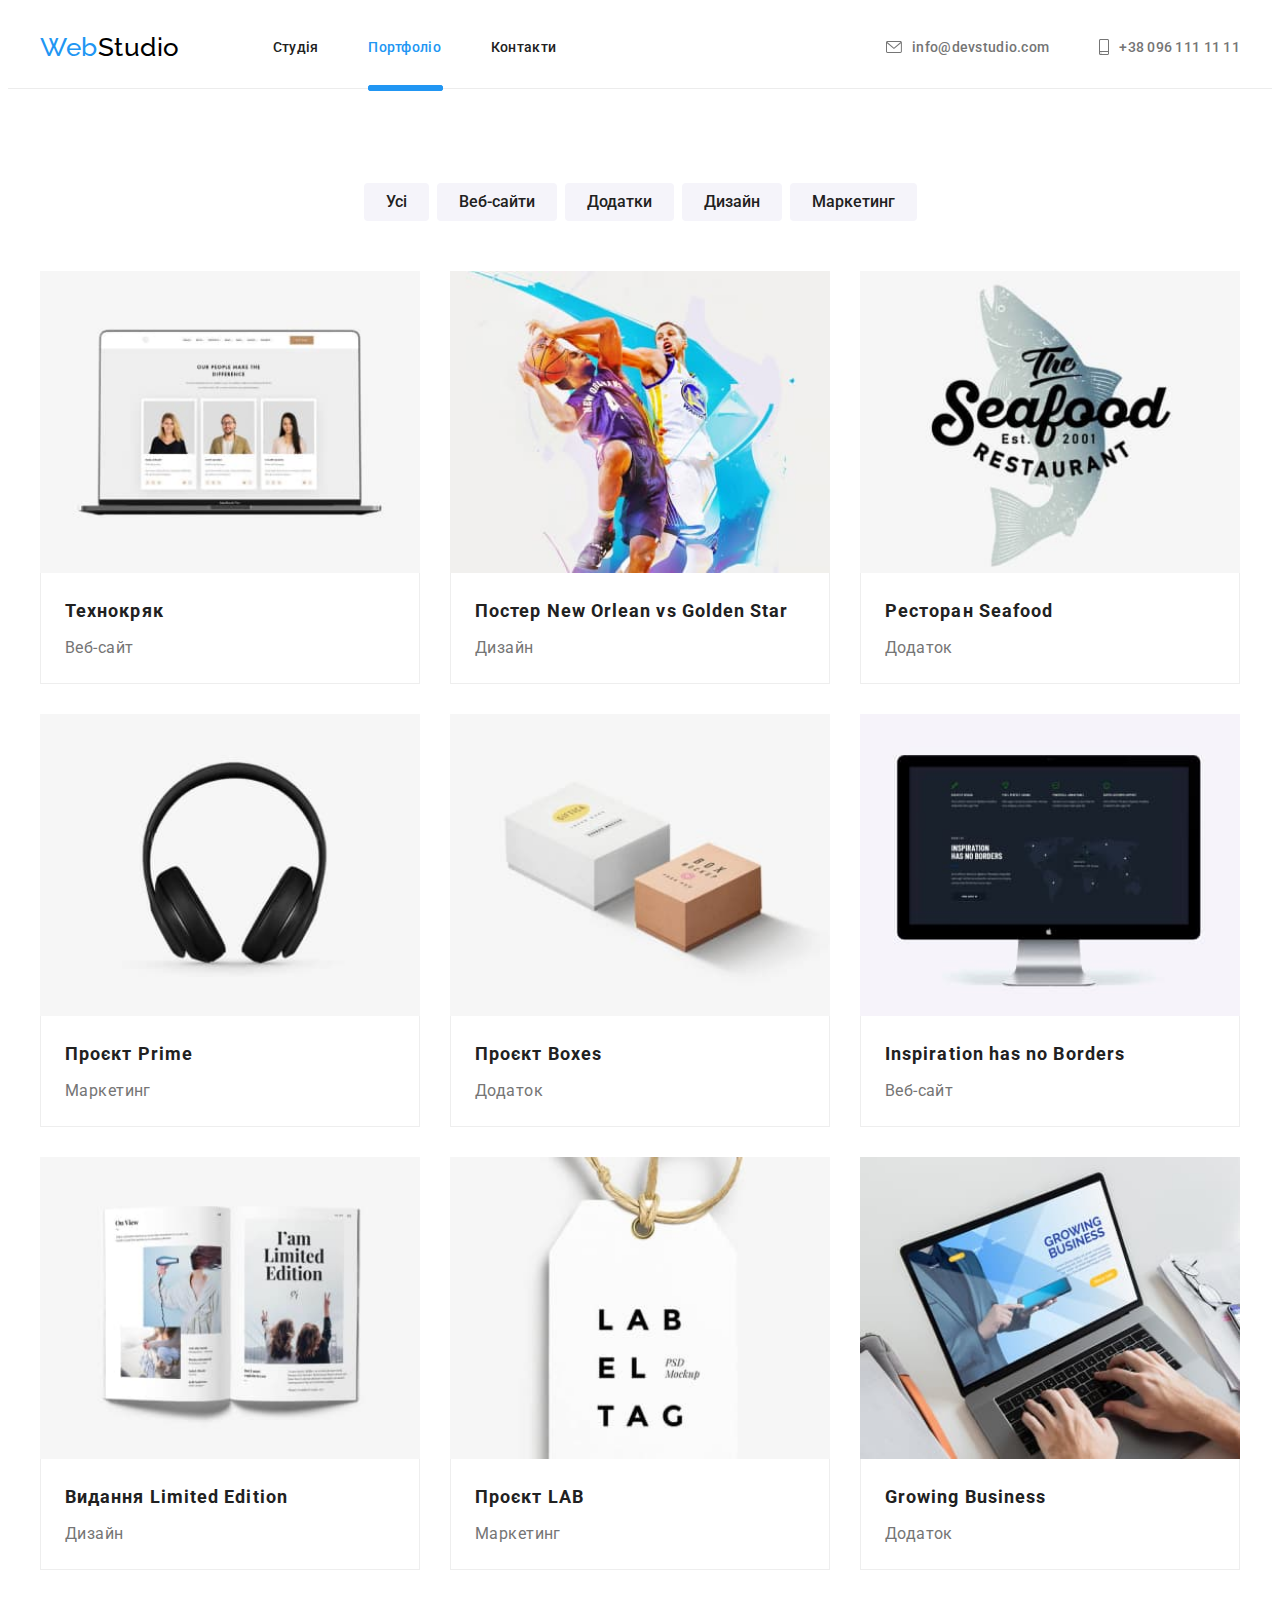
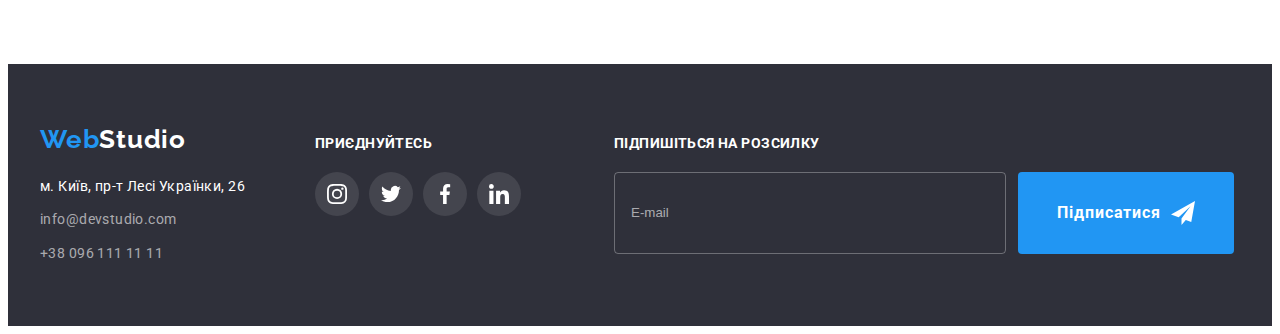
==== portfolio.html @ 7671889f "create new home work project" ====
<!DOCTYPE html>
<html lang="uk">
	<meta charset="UTF-8" />
		<meta http-equiv="X-UA-Compatible" content="IE=edge" />
		<meta name="viewport" content="width=device-width, initial-scale=1.0" />
		<title>Портфоліо</title>
		<link rel="preconnect" href="https://fonts.googleapis.com" />
		<link rel="preconnect" href="https://fonts.gstatic.com" crossorigin />
		<link
			href="https://fonts.googleapis.com/css2?family=Raleway:wght@700&family=Roboto:wght@400;500;700;900&display=swap"
			rel="stylesheet"
		/>
		<link
			rel="stylesheet"
			href="https://cdnjs.cloudflare.com/ajax/libs/modern-normalize/1.1.0/modern-normalize.min.css"
			integrity="sha512-wpPYUAdjBVSE4KJnH1VR1HeZfpl1ub8YT/NKx4PuQ5NmX2tKuGu6U/JRp5y+Y8XG2tV+wKQpNHVUX03MfMFn9Q=="
			crossorigin="anonymous"
			referrerpolicy="no-referrer"
		/>
		<link rel="stylesheet" href="./css/style.css" />
	</head>
	<body>
		<header>
			<div class="container">
				<div class="main-header">
					<nav class="main-nav">
						<a class="logo" href="./index.html"
							>Web<span class="studio-general">Studio</span></a
						>
						<ul class="menu-navigation">
							<li>
								<a class="nav-link" href="./index.html"
									>Студія</a
								>
							</li>
							<li>
								<a class="nav-link-active" href="./portfolio.html"
									>Портфоліо</a
								>
							</li>
							<li><a class="nav-link" href="#">Контакти</a></li>
						</ul>
					</nav>
					<ul class="contact-info">
						<li>
							<a class="contact-mail" href="mailto:info@devstudio.com">
								<svg class="svg-mail" width="16" height="12">
									<use
										href="./images/icons/symbol-defs.svg#icon-header-1"
									></use>
								</svg>
								info@devstudio.com</a
							>
						</li>
						<li>
							<a class="contact-phone" href="tel:+380961111111"
								><svg class="svg-phone" width="10" height="16">
									<use
										href="./images/icons/symbol-defs.svg#icon-header-2"
									></use>
								</svg>
								+38 096 111 11 11</a
							>
						</li>
					</ul>
				</div>
			</div>
		</header>
		<main>
			<section class="portfolio-section">
				<div class="container">
					<h1 class="visually-hidden">Портфоліо</h1>
						<ul class="filters">
							<li><button class="button-filter">Усі</button></li>
							<li><button class="button-filter">Веб-сайти</button></li>
							<li><button class="button-filter">Додатки</button></li>
							<li><button class="button-filter">Дизайн</button></li>
							<li><button class="button-filter">Маркетинг</button></li>
						</ul>
					<ul class="examples">
						<li class="examples-item">
							<a class="examples-item-link" href="#">
								<div class="examples-tumb">
									<img src="./images/portfolio/1.jpeg" alt="web site" width="370" height="294" class="examples-img"/>
								<div class="examples-overlay">	<p class="examples-overlay-text">Ресурс пропонує комплексні пропозиції з різним рівнем функціоналу та сервісів. Все це дозволить відвідувачу отримати вичерпні відомості про компанію чи приватну особу.</p></div>
								</div>
								<div class="examples-item-about">
									<h2 class="examples-title">Технокряк</h2>
									<p>Веб-сайт</p>
								</div>
							</a>
						</li>
						<li class="examples-item">
							<a class="examples-item-link" href="#">
								<div class="examples-tumb"><img src="./images/portfolio/2.jpeg" alt="poster" width="370" height="294" class="examples-img"
									><div class="examples-overlay">	<p class="examples-overlay-text">Ресурс пропонує комплексні пропозиції з різним рівнем функціоналу та сервісів. Все це дозволить відвідувачу отримати вичерпні відомості про компанію чи приватну особу.</p></div></div>
								<div class="examples-item-about">
									<h2 class="examples-title">	Постер New Orlean vs Golden Star</h2>
									<p>Дизайн</p>
								</div>
							</a>
						</li>
						<li class="examples-item">
							<a class="examples-item-link" href="#">
								<div class="examples-tumb"><img src="./images/portfolio/3.jpeg" alt="application" width="370" height="294" class="examples-img"/>
								<div class="examples-overlay">	<p class="examples-overlay-text">Ресурс пропонує комплексні пропозиції з різним рівнем функціоналу та сервісів. Все це дозволить відвідувачу отримати вичерпні відомості про компанію чи приватну особу.</p></div>
								</div>
								<div class="examples-item-about">
									<h2 class="examples-title">Ресторан Seafood</h2>
									<p>Додаток</p>
								</div>
							</a>
						</li>
						<li class="examples-item">
							<a class="examples-item-link" href="#">
								<div class="examples-tumb"><img src="./images/portfolio/4.jpeg" alt="headphones" width="370" height="294" class="examples-img"/>
								<div class="examples-overlay">	<p class="examples-overlay-text">Ресурс пропонує комплексні пропозиції з різним рівнем функціоналу та сервісів. Все це дозволить відвідувачу отримати вичерпні відомості про компанію чи приватну особу.</p></div>
								</div>
								<div class="examples-item-about">
									<h2 class="examples-title">Проєкт Prime
									</h2>
									<p>Маркетинг</p>
								</div>
								</a>
						</li>
						<li class="examples-item">
								<a class="examples-item-link" href="#">
								<div class="examples-tumb">
									<img src="./images/portfolio/5.jpeg" alt="boxes" width="370" height="294" class="examples-img"/>
								<div class="examples-overlay">	<p class="examples-overlay-text">Ресурс пропонує комплексні пропозиції з різним рівнем функціоналу та сервісів. Все це дозволить відвідувачу отримати вичерпні відомості про компанію чи приватну особу.</p></div>
							</div>
								<div class="examples-item-about">
									<h2 class="examples-title">Проєкт Boxes
									</h2>
									<p>Додаток</p>
								</div>
							</a>
						</li>
						<li class="examples-item">
							<a class="examples-item-link" href="#">
								<div class="examples-tumb"><img src="./images/portfolio/6.jpeg" alt="computer" width="370" height="294" class="examples-img"/>
								<div class="examples-overlay">	<p class="examples-overlay-text">Ресурс пропонує комплексні пропозиції з різним рівнем функціоналу та сервісів. Все це дозволить відвідувачу отримати вичерпні відомості про компанію чи приватну особу.</p></div>
								</div>
						<div class="examples-item-about">
							<h2 class="examples-title">Inspiration has no Borders
							</h2>
							<p>Веб-сайт</p>
						</div>
						</a>
						</li>
						<li class="examples-item">
							<a class="examples-item-link" href="#">
								<div class="examples-tumb"><img src="./images/portfolio/7.jpeg" alt="book" width="370" height="294" class="examples-img"/>
								<div class="examples-overlay">	<p class="examples-overlay-text">Ресурс пропонує комплексні пропозиції з різним рівнем функціоналу та сервісів. Все це дозволить відвідувачу отримати вичерпні відомості про компанію чи приватну особу.</p></div>
								</div>
						<div class="examples-item-about">
							<h2 class="examples-title">Видання Limited Edition
							</h2>
							<p>Дизайн</p>
						</div>
							</a>
						</li>
						<li class="examples-item">
							<a class="examples-item-link" href="#">
								<div class="examples-tumb"><img src="./images/portfolio/8.jpeg" alt="label" width="370" height="294" class="examples-img"/>
								<div class="examples-overlay">	<p class="examples-overlay-text">Ресурс пропонує комплексні пропозиції з різним рівнем функціоналу та сервісів. Все це дозволить відвідувачу отримати вичерпні відомості про компанію чи приватну особу.</p></div>
								</div>
						<div class="examples-item-about">
							<h2 class="examples-title">Проєкт LAB
							</h2>
							<p>Маркетинг</p>
						</div>
							</a>
						</li>
						<li class="examples-item">
							<a class="examples-item-link" href="#">
								<div class="examples-tumb"><img src="./images/portfolio/9.jpeg" alt="laptoop" width="370" height="294" class="examples-img"/>
								<div class="examples-overlay">	<p class="examples-overlay-text">Ресурс пропонує комплексні пропозиції з різним рівнем функціоналу та сервісів. Все це дозволить відвідувачу отримати вичерпні відомості про компанію чи приватну особу.</p></div>
								</div>
						<div class="examples-item-about">
							<h2 class="examples-title">Growing Business
							</h2>
							<p>Додаток</p>
						</div>
							</a>
						</li>
					</ul>
				</div>
			</section>
		</main>
		<footer>
			<div class="container footer">
				<div class="footer-second-group">
					<div class="info-footer">
						<a class="logo logo-footer" href="./index.html"
							>Web<span class="studio-footer">Studio</span></a
						>
						<address class="address">
							<ul class="contact-info-footer">
								<li class="contact-item-footer">
									<a
										class="location"
										href="https://goo.gl/maps/bZhYyXo8PXMfvwNZ9"
										target="_blank"
										rel="noopener noreferrer"
										>м. Київ, пр-т Лесі Українки, 26</a
									>
								</li>
								<li class="contact-item-footer">
									<a
										class="contact-footer footer-mail"
										href="mailto:info@devstudio.com"
										>info@devstudio.com</a
									>
								</li>
								<li class="contact-item-footer">
									<a class="contact-footer" href="tel:+380961111111"
										>+38 096 111 11 11</a
									>
								</li>
							</ul>
						</address>
					</div>
					<div class="join-us-section">
						<h2 class="join-us-title">приєднуйтесь</h2>
						<ul class="social-links-footer">
							<li>
								<a href="#" class="social-link-footer">
									<svg class="svg-footer" width="20" height="20">
										<use
											href="./images/icons/symbol-defs.svg#icon-instagram"
										></use>
									</svg>
								</a>
							</li>
							<li>
								<a href="#" class="social-link-footer">
									<svg class="svg-footer" width="20" height="20">
										<use
											href="./images/icons/symbol-defs.svg#icon-twitter"
										></use>
									</svg>
								</a>
							</li>
							<li>
								<a href="#" class="social-link-footer"
									><svg class="svg-footer" width="20" height="20">
										<use
											href="./images/icons/symbol-defs.svg#icon-facebook"
										></use>
									</svg>
								</a>
							</li>
							<li>
								<a href="#" class="social-link-footer"
									><svg class="svg-footer" width="20" height="20">
										<use
											href="./images/icons/symbol-defs.svg#icon-linkedin"
										></use>
									</svg>
								</a>
							</li>
						</ul>
					</div>
				</div>
				<form>
					<div class="form-wrapper">
						<label for="sub" class="sub-label">Підпишіться на розсилку</label>
						<div class="input-wrapper-sub">
							<input type="email" name="email-sub" id="sub" class="sub-input" placeholder="E-mail">
							<button class="general-button sub-button" type="submit">Підписатися
							<svg class="sub-icon" width="24" height="24">
								<use href="./images/icons/symbol-defs.svg#icon-icon-send"></use>
							</svg>
							</button>
						</div>
					</div>
				</for>
			</div>
		</footer>
	</body>
</html>
---- css/style.css ----
/* color h2 #212121 */
/* color text #757575 */
/* blue color #2196F3 */
/* white color #FFFFFF */
/* color studio #000000 #FFFFFF*/

/* bg color #F5F5F5 */
/* bg color hero #2F303A */

.visually-hidden {
	position: absolute;
	white-space: nowrap;
	width: 1px;
	height: 1px;
	overflow: hidden;
	border: 0;
	padding: 0;
	clip: rect(0 0 0 0);
	clip-path: inset(50%);
	margin: -1px;
}

:root {
	--main-color-title: #212121;
	--main-color-text: #757575;
	--color-blue: #2196f3;
	--color-white: #ffffff;
	--hover-button: #188ce8;
	--bg-color-dark: #2f303a;
	--bg-color-grey: #f5f5f5;
	--color-black: #000000;
	--bg-color-cards: #f5f4fa;
	--border-cards-color: #eeeeee;
	--social-icon-color: #afb1b8;
}

body {
	color: var(--main-color-title);
	background-color: var(--color-white);
	font-family: "Roboto", sans-serif;
	font-size: 14px;
	line-height: 1.17;
	letter-spacing: 0.03em;
}
a {
	text-decoration: none;
	letter-spacing: 0.03em;
}
ul,
ol {
	list-style: none;
	margin-top: 0;
	margin: 0;
	padding: 0;
}
h1,
h2,
h3,
h4,
h5,
h6 {
	font-size: inherit;
	font-weight: inherit;
	margin-top: 0;
	margin-bottom: 0;
}
img {
	display: block;
	width: 100%;
	height: auto;
	padding: 0;
	margin: 0;
}
button {
	cursor: pointer;
}
.container {
	width: 1200px;
	padding-left: 15px;
	padding-right: 15px;
	margin: 0 auto;
}
p {
	margin: 0;
	padding: 0;
}
/* header */
header {
	padding-top: 24px;
	padding-bottom: 25px;
	border-bottom: 1px solid #ececec;
}
.main-header {
	display: flex;
	align-items: center;
}
.nav-link-active {
	color: var(--color-blue);
	position: relative;
}
.nav-link {
	position: relative;
}
.nav-link-active::after {
	content: "";
	display: block;
	align-items: center;
	position: absolute;
	top: 46px;
	width: 100%;
	height: 4px;
	border: 1px solid var(--color-blue);
	border-radius: 2px;
	background-color: var(--color-blue);
	transition: background-color 250ms cubic-bezier(0.4, 0, 0.2, 1),
		border 250ms cubic-bezier(0.4, 0, 0.2, 1);
	transition-property: background-color, border;
	transition-duration: 250ms;
	transition-timing-function: cubic-bezier(0.4, 0, 0.2, 1);
}
.nav-link::after {
	content: "";
	/* display: block;
	align-items: center;
	position: absolute;
	top: 46px;
	width: 100%;
	height: 4px;
	border: 1px solid var(--color-blue);
	border-radius: 2px;
	background-color: var(--color-blue); */
	transform: scaleX(0);
	transition: transform 250ms cubic-bezier(0.4, 0, 0.2, 1);
}
.nav-link:hover::after {
	content: "";
	display: block;
	align-items: center;
	position: absolute;
	top: 46px;
	width: 100%;
	height: 4px;
	border: 1px solid var(--color-blue);
	border-radius: 2px;
	background-color: var(--color-blue);
	transform: scaleX(1);
}
ul {
	list-style: none;
}
.logo {
	color: var(--color-blue);
	font-family: "Raleway", sans-serif;
	font-size: 26px;
	font-weight: 700;
	line-height: 1.19;
}
.studio-general {
	color: var(--color-black);
}
.main-nav {
	display: flex;
	gap: 93px;
}
.menu-navigation {
	display: flex;
	gap: 50px;
	align-items: center;
}
.main-nav a {
	font-weight: 500;
	letter-spacing: 0.02em;
}
.nav-link {
	color: var(--main-color-title);
	transition-property: color;
	transition-duration: 250ms;
	transition-timing-function: cubic-bezier(0.4, 0, 0.2, 1);
}

.nav-link:hover,
.nav-link:focus {
	color: var(--color-blue);
}
.contact-info {
	display: flex;
	gap: 50px;
	margin-left: auto;
}
.contact-info a {
	font-weight: 500;
	letter-spacing: 0.02em;
}

.contact-mail {
	color: var(--main-color-text);
	display: flex;
	align-items: center;
	justify-content: center;
	gap: 10px;

	transition-property: color;
	transition-duration: 250ms;
	transition-timing-function: cubic-bezier(0.4, 0, 0.2, 1);
}
.svg-mail {
	fill: currentColor;
	transition-property: fill;
	transition-duration: 250ms;
	transition-timing-function: cubic-bezier(0.4, 0, 0.2, 1);
}
.svg-mail:hover {
	fill: currentColor;
}
.contact-mail:hover,
.contact-mail:focus {
	color: var(--color-blue);
}

.contact-phone {
	color: var(--main-color-text);
	display: flex;
	align-items: center;
	justify-content: center;
	gap: 10px;

	transition-property: color;
	transition-duration: 250ms;
	transition-timing-function: cubic-bezier(0.4, 0, 0.2, 1);
}
.contact-phone:hover,
.contact-phone:focus {
	color: var(--color-blue);
}

.svg-phone {
	fill: currentColor;
	transition-property: fill;
	transition-duration: 250ms;
	transition-timing-function: cubic-bezier(0.4, 0, 0.2, 1);
}
.svg-phone:hover {
	fill: currentColor;
}
/* main */

/* hero */

.hero {
	background-color: var(--bg-color-dark);
	text-align: center;
	padding: 200px 0 200px 0;
	max-width: 1600px;
	background-image: linear-gradient(
			rgba(47, 48, 58, 0.4),
			rgba(47, 48, 58, 0.4)
		),
		url(../images/bg-image.jpeg);
	background-repeat: no-repeat;
	background-position: center;
	background-size: cover;
	margin: 0 auto;
}

.hero-title {
	color: var(--color-white);
	font-size: 44px;
	font-weight: 900;
	line-height: 1.36;
	letter-spacing: 0.06em;
	text-transform: uppercase;
	text-align: center;
	margin-top: 0;
	max-width: 696px;
	margin: 0 auto;
	margin-bottom: 30px;
}

.general-button {
	font-family: inherit;
	color: var(--color-white);
	background-color: var(--color-blue);
	font-size: 16px;
	font-weight: 700;
	line-height: 1.87;
	letter-spacing: 0.06em;
	text-align: center;
	border: none;
	border-radius: 4px;
	min-width: 216px;
	padding: 10px 0;

	transition-property: background-color;
	transition-duration: 250ms;
	transition-timing-function: cubic-bezier(0.4, 0, 0.2, 1);
}
.general-button:hover,
.general-button:focus {
	background-color: var(--hover-button);
}

/* section 1 */
.benefits-section {
	padding: 94px 0;
}
.title {
	font-size: 36px;
	font-weight: 700;
	line-height: 1.16;
	text-align: center;
	margin-bottom: 50px;
}
.benefits-list {
	display: flex;
	gap: 30px;
	margin-top: 0;
	margin-bottom: 0;
}
.benefits-list li {
	width: calc((100% - 90px) / 4);
}
.benefits-item::before {
	content: "";
	display: block;
	background-size: 70px;
	background-repeat: no-repeat;
	background-position: center;
	background-color: var(--bg-color-cards);
	height: 120px;
	margin-bottom: 30px;
}
.antenna::before {
	background-image: url(../images/icons/antenna.svg);
}
.clock::before {
	background-image: url(../images/icons/clock.svg);
}
.diagram::before {
	background-image: url(../images/icons/diagram.svg);
}
.astronaut::before {
	background-image: url(../images/icons/astronaut.svg);
}
.benefits-list .subtitle {
	text-transform: uppercase;
	font-size: 14px;
	font-weight: 700;
	line-height: 1.71;
	margin-bottom: 10px;
}

.benefits-list p {
	color: var(--main-color-text);
	line-height: 1.71;
	margin: 0;
}
/* what we do pics */
.works-section {
	padding-bottom: 94px;
}
.what-we-do-list {
	display: flex;
	gap: 30px;
	padding: 0;
	justify-content: center;
}
.what-we-do-list li {
	width: calc((100%-60px) / 3);
}
.what-we-do-list img {
	display: block;
	padding: 0;
	margin: 0;
}
.thumb {
	position: relative;
}
.what-we-do-about {
	/* position: absolute; */
	/* bottom: 0;
	width: 100%; */
}
.what-we-do-about {
	position: absolute;
	bottom: 0;
	width: 100%;
	padding: 27px 0;
	background-color: rgba(47, 48, 58, 0.8);
}
.thumb p {
	color: var(--color-white);
	font-weight: 700;
	font-size: 14px;
	line-height: 1.14;
	text-align: center;
	text-transform: uppercase;
	margin: 0;
}
/* team section */
.about-team-section {
	padding: 94px 0;
	background-color: var(--bg-color-cards);
}
.about-team-list {
	display: flex;
	flex-wrap: wrap;
	gap: 30px;
}
.teammate-card {
	padding-bottom: 30px;
	background-color: var(--color-white);
	width: calc((100% - 90px) / 4);
	box-shadow: 0px 1px 3px rgba(0, 0, 0, 0.12), 0px 1px 1px rgba(0, 0, 0, 0.14),
		0px 2px 1px rgba(0, 0, 0, 0.2);
	border-radius: 0px 0px 4px 4px;
}
.teammate-name {
	font-size: 16px;
	font-weight: 500;
	line-height: 1.18;
	margin: 30px 0px 10px 0px;
	text-align: center;
}

.about-team-list p {
	color: var(--main-color-text);
	font-size: 16px;
	line-height: 1.18;
	margin-bottom: 16px;
	text-align: center;
}
.social-links {
	display: flex;
	margin: 0 auto;
	gap: 10px;
	padding: 0 32px;
}
.social-link {
	width: 44px;
	height: 44px;
	color: var(--color-white);
	border-radius: 50%;
	display: flex;
	align-items: center;
	justify-content: center;

	transition-property: background-color;
	transition-duration: 250ms;
	transition-timing-function: cubic-bezier(0.4, 0, 0.2, 1);
}
.social-link:hover,
.social-link:focus {
	background-color: var(--color-blue);
}
.svg-instagram {
	fill: var(--social-icon-color);

	transition-property: fill;
	transition-duration: 250ms;
	transition-timing-function: cubic-bezier(0.4, 0, 0.2, 1);
}
.svg-instagram:hover,
.svg-instagram:focus {
	fill: currentColor;
}
.social-link:hover .svg-instagram,
.social-link:focus .svg-instagram {
	fill: currentColor;
}
/* clients */
.clients {
	padding: 94px 0;
}
.title {
	margin-bottom: 50px;
}
.clients-cards {
	display: flex;
	gap: 30px;
	margin: 0 auto;
}
.clients-icon {
	display: flex;
	align-items: center;
	justify-content: center;
	width: 170px;
	height: 92px;
	border: 1px solid var(--social-icon-color);
	border-radius: 4px;
	width: calc((100%- 200px) / 6);

	transition-property: border;
	transition-duration: 250ms;
	transition-timing-function: cubic-bezier(0.4, 0, 0.2, 1);
}
.logo {
	fill: var(--social-icon-color);

	transition-property: fill;
	transition-duration: 250ms;
	transition-timing-function: cubic-bezier(0.4, 0, 0.2, 1);
}
.clients-icon:hover,
.clients-icon:focus {
	border: 1px solid var(--color-blue);
}
.clients-icon:hover .logo,
.clients-icon:focus .logo {
	fill: currentColor;
}
/* portfolio */
.portfolio-section {
	padding: 94px 0;
}
.filters {
	display: flex;
	justify-content: center;
	gap: 8px;
	margin-bottom: 50px;
}
.button-filter {
	color: var(--main-color-title);
	background-color: var(--bg-color-cards);
	font-family: inherit;
	font-size: 16px;
	font-weight: 500;
	line-height: 1.62;
	text-align: center;
	border-radius: 4px;
	border: none;
	padding: 6px 22px;
	flex-basis: calc(100% / 5 - 32px);

	transition-property: background-color, box-shadow, color;
	transition-duration: 250ms;
	transition-timing-function: cubic-bezier(0.4, 0, 0.2, 1);
}
.button-filter:hover,
.button-filter:focus {
	background-color: var(--color-blue);
	color: var(--color-white);
	box-shadow: 0px 3px 1px rgba(0, 0, 0, 0.1), 0px 1px 2px rgba(0, 0, 0, 0.08),
		0px 2px 2px rgba(0, 0, 0, 0.12);
}
.examples {
	display: flex;
	flex-wrap: wrap;
	gap: 30px;
}
.examples-item {
	width: calc((100% - 60px) / 3);
}
.examples-item-link {
	display: block;

	transition-property: box-shadow;
	transition-duration: 250ms;
	transition-timing-function: cubic-bezier(0.4, 0, 0.2, 1);
	overflow: hidden;
}
.examples-item-link:hover,
.examples-item-link:focus {
	box-shadow: 0px 1px 1px rgba(0, 0, 0, 0.12), 0px 4px 4px rgba(0, 0, 0, 0.06),
		1px 4px 6px rgba(0, 0, 0, 0.16);
}
.examples-tumb {
	position: relative;
	overflow: hidden;
}
.examples-item-link:hover .examples-overlay {
	transform: translateY(0);
}
.examples-overlay {
	position: absolute;
	top: 0;
	padding: 63px 24px;
	height: 100%;
	width: 100%;
	background-color: rgba(33, 150, 243, 0.9);

	transform: translateY(100%);
	transition: transform 250ms cubic-bezier(0.4, 0, 0.2, 1);
	overflow: auto;
}
.examples-overlay-text {
	font-weight: 400;
	font-size: 18px;
	line-height: 1.55;
	color: var(--color-white);
}
.examples-item-about {
	border: 1px solid var(--border-cards-color);
	border-top: none;
	padding: 20px 24px;
}
.examples-title {
	margin-bottom: 4px;
}
.examples h2 {
	font-size: 18px;
	font-weight: 700;
	line-height: 2;
	letter-spacing: 0.06em;
}
.examples-item-about p {
	color: var(--main-color-text);
	font-size: 16px;
	line-height: 1.875;
	margin: 0;
}
.examples a {
	color: inherit;
}

/* footer */

footer {
	background-color: #2f303a;
	padding: 60px 0;
}
.footer-second-group {
		display: flex;
	align-items: baseline;
	gap: 70px;
}
.footer {
	display: flex;
	align-items: baseline;
	gap: 93px;
}
.contact-info-footer {
	font-style: normal;
	line-height: 1.71;
}
.logo-footer {
	display: block;
	margin-bottom: 20px;
}
.contact-info-footer a:hover,
.contact-info-footer a:focus {
	color: var(--color-blue);
}
.location {
	color: var(--color-white);
}

.studio-footer {
	color: var(--color-white);
}

.contact-footer {
	color: rgba(255, 255, 255, 0.6);
}
.contact-item-footer:not(:last-child) {
	margin-bottom: 10px;
}
.join-us-title {
	font-weight: 700;
	font-size: 14px;
	line-height: 1.14;
	text-transform: uppercase;
	color: var(--color-white);
	margin-bottom: 20px;
}
.social-links-footer {
	display: flex;
	margin: 0 auto;
	gap: 10px;
}
.social-link-footer {
	width: 44px;
	height: 44px;
	background-color: rgba(255, 255, 255, 0.1);
	color: var(--color-white);
	border-radius: 50%;
	display: flex;
	align-items: center;
	justify-content: center;

	transition-property: background-color;
	transition-duration: 250ms;
	transition-timing-function: cubic-bezier(0.4, 0, 0.2, 1);
}
.social-link-footer:hover,
.social-link-footer:focus {
	background-color: var(--color-blue);
}
.svg-footer {
	fill: var(--color-white);

	transition-property: fill;
	transition-duration: 250ms;
	transition-timing-function: cubic-bezier(0.4, 0, 0.2, 1);
}
.svg-footer:hover,
.svg-footer:focus {
	fill: currentColor;
}

.form-wrapper {
}
.sub-label {
	font-weight: 700;
	font-size: 14px;
	line-height: 1.14;
	text-transform: uppercase;
	color: var(--color-white);
	margin-bottom: 20px;
	display: block;
}
.input-wrapper-sub {
	display: flex;
	gap: 12px;
}
.sub-input {
	width: 358px;
	height: 50px;
	border: 1px solid rgba(255, 255, 255, 0.3);
	box-shadow(0px 4px 4px rgba(0, 0, 0, 0.15));
	border-radius: 4px;
	outline-color: transparent;
	background-color: transparent;
	padding: 15px 16px;
	color: rgba(255, 255, 255, 0.6);;
}
.sub-input::placeholder {
	color: rgba(255, 255, 255, 0.6);
}
.sub-button {
	display: flex;
	gap: 10px;
	justify-content: center;
	align-items: center;
}
.sub-icon {
	fill: var(--color-white);

}

/* backdrop */

.backdrop {
	position: fixed;
	top: 0;
	left: 0;
	width: 100%;
	height: 100%;
	background-color: rgba(0, 0, 0, 0.2);
	transition: opacity 250ms cubic-bezier(0.4, 0, 0.2, 1),
		visibility 250ms cubic-bezier(0.4, 0, 0.2, 1);
}
.backdrop.is-hidden .modal {
	transform: translate(-50%, -50%) scale(0);
}
.modal {
	width: 528px;
	height: 581px;
	padding: 40px;
	background-color: var(--color-white);
	position: absolute;
	top: 50%;
	left: 50%;
	transform: translate(-50%, -50%);
	transition: transform 250ms cubic-bezier(0.4, 0, 0.2, 1),
		opacity 250ms cubic-bezier(0.4, 0, 0.2, 1);
}
.is-hidden {
	opacity: 0;
	visibility: hidden;
	pointer-events: 0;
}
.modal-button {
	width: 30px;
	height: 30px;
	padding: 6px;
	border: 1px solid rgba(0, 0, 0, 0.1);
	border-radius: 50%;
	background-color: transparent;
	position: absolute;
	right: 8px;
	top: 8px;
	display: flex;
	align-items: center;
	justify-content: center;
}
.modal-button:hover .modal-esc-symbol,
.modal-button:focus .modal-esc-symbol{
	fill: var(--color-blue);
}
.modal-esc-symbol {
	fill: var(--color-black);
	transition: fill 250ms cubic-bezier(0.4, 0, 0.2, 1);
}
.modal-form {
}
.modal-form h2 {
	font-weight: 700;
	font-size: 20px;
	line-height: 1.15;
	text-align: center;
	color: var(--main-color-title);
	margin-bottom: 12px;
}
.modal-field {
	display: flex;
	flex-direction: column;
	gap: 4px;
	margin-bottom: 10px;
}
.modal-label {
	font-size: 12px;
	line-height: 1.16;
	letter-spacing: 0.01em;
	color: var(--main-color-text);
}
.modal-input {
	height: 40px;
	border: 1px solid rgba(33, 33, 33, 0.2);
	border-radius: 4px;
	outline: transparent;
	width: 100%;
	padding-left: 42px;

	transition: border-color 250ms cubic-bezier(0.4, 0, 0.2, 1);
}

.input-wrapper {
	position: relative;
}
.input-icon {
	position: absolute;
	left: 12px;
	top: 50%;
	transform: translateY(-50%);

	transition: fill 250ms cubic-bezier(0.4, 0, 0.2, 1);
}

.modal-comment {
	resize: none;
	height: 120px;
	padding: 12px 16px;
}
.modal-comment::placeholder {
	color: rgba(117, 117, 117, 0.5);
}
.checkbox-wrapper {
	margin: 20px 0 30px 0;
}
.check-label {
	font-size: 14px;
	line-height: 1.71;
	color: var(--main-color-text);
	display: flex;
	justify-content: center;
	align-items: center;
}
.check-label a {
	color: var(--color-blue);
	text-decoration-line: underline;
	text-underline-offset: 3px;
}
.check-label::before {
	content: "";
	margin-right: 15px;
	width: 16px;
	height: 15px;
	border: 2px solid var(--main-color-title);
	border-radius: 2px;
	background-color: transparent;

	transition: background-color 250ms cubic-bezier(0.4, 0, 0.2, 1),
		border-color 250ms cubic-bezier(0.4, 0, 0.2, 1);
}

.check-input:checked + .check-label::before {
	background-image: url(../images/icons/Vector.svg);
	background-size: cover;
	background-position: center;
	background-color: var(--color-blue);
	border-color: var(--color-blue);
}

.modal-input:focus + .input-icon {
	fill: var(--color-blue);
}

.modal-input:focus {
	border-color: var(--color-blue);
}

.submit-button {
	box-shadow: 0px 4px 4px rgba(0, 0, 0, 0.15);
	display: block;
	margin: 0 auto;
}
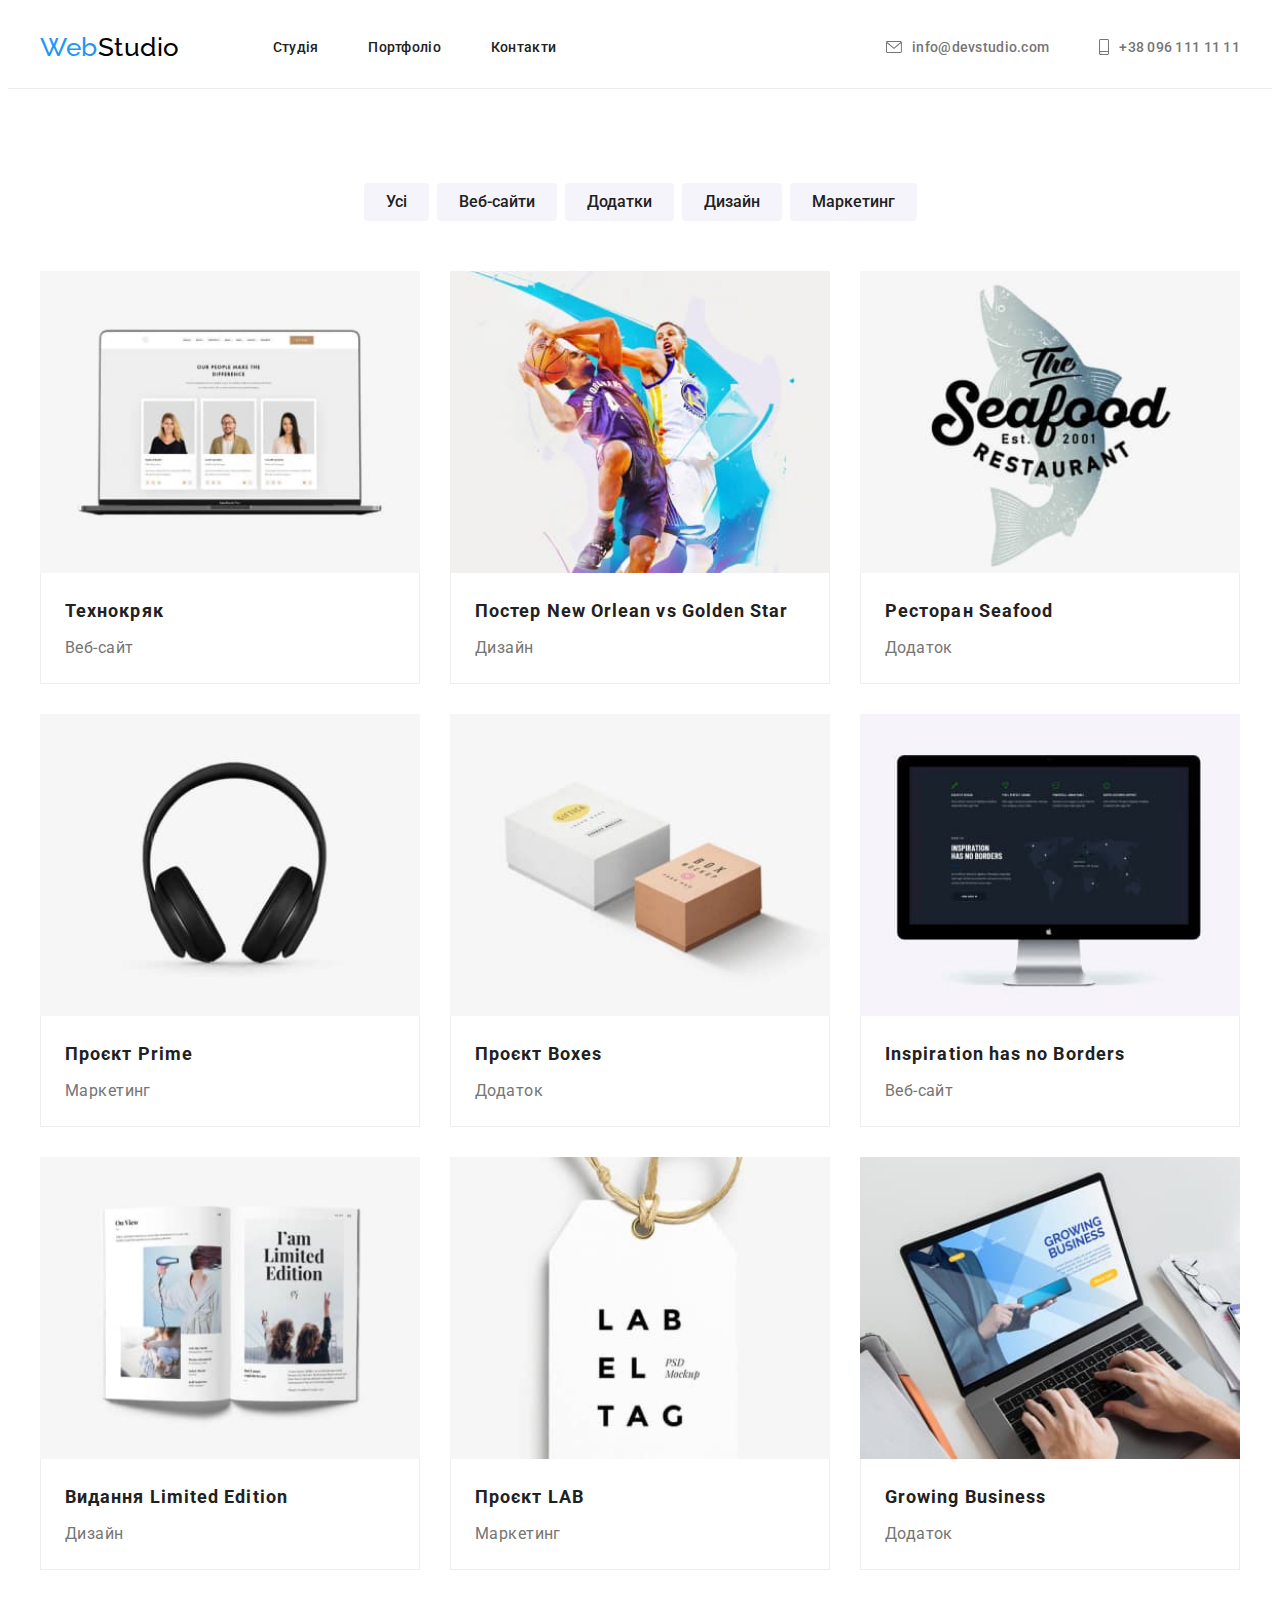
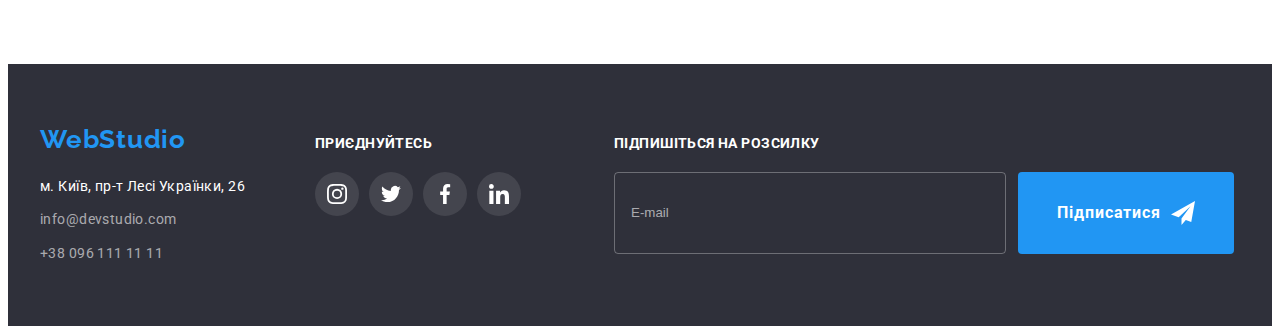
==== commit 2f38617b: "edit nav and clients to bem" ====
--- a/portfolio.html
+++ b/portfolio.html
@@ -22,23 +22,23 @@
 	<body>
 		<header>
 			<div class="container">
-				<div class="main-header">
-					<nav class="main-nav">
+				<div class="page-header">
+					<nav class="page-header__nav">
 						<a class="logo" href="./index.html"
-							>Web<span class="studio-general">Studio</span></a
+							>Web<span class="logo-studio logo-studio--header">Studio</span></a
 						>
-						<ul class="menu-navigation">
-							<li>
-								<a class="nav-link" href="./index.html"
+						<ul class="page-header__nav-list">
+							<li class="page-header__item">
+								<a class="page-header__link" href="./index.html"
 									>Студія</a
 								>
 							</li>
-							<li>
-								<a class="nav-link-active" href="./portfolio.html"
+							<li class="page-header__item">
+								<a class="page-header__link page-header__link--active" href="./portfolio.html"
 									>Портфоліо</a
 								>
 							</li>
-							<li><a class="nav-link" href="#">Контакти</a></li>
+							<li class="page-header__item"><a class="page-header__link" href="#">Контакти</a></li>
 						</ul>
 					</nav>
 					<ul class="contact-info">
@@ -192,8 +192,8 @@
 			<div class="container footer">
 				<div class="footer-second-group">
 					<div class="info-footer">
-						<a class="logo logo-footer" href="./index.html"
-							>Web<span class="studio-footer">Studio</span></a
+						<a class="logo logo--footer" href="./index.html"
+							>Web<span class="logo-studio logo-studio-footer">Studio</span></a
 						>
 						<address class="address">
 							<ul class="contact-info-footer">
@@ -263,6 +263,7 @@
 						</ul>
 					</div>
 				</div>
+
 				<form>
 					<div class="form-wrapper">
 						<label for="sub" class="sub-label">Підпишіться на розсилку</label>
@@ -275,7 +276,7 @@
 							</button>
 						</div>
 					</div>
-				</for>
+				</form>
 			</div>
 		</footer>
 	</body>
--- a/css/style.css
+++ b/css/style.css
@@ -90,18 +90,18 @@
 	padding-bottom: 25px;
 	border-bottom: 1px solid #ececec;
 }
-.main-header {
-	display: flex;
-	align-items: center;
-}
-.nav-link-active {
+.page-header {
+	display: flex;
+	align-items: center;
+}
+.page-header__link--active {
 	color: var(--color-blue);
 	position: relative;
 }
-.nav-link {
+.page-header__link {
 	position: relative;
 }
-.nav-link-active::after {
+.page-header__link--active::after {
 	content: "";
 	display: block;
 	align-items: center;
@@ -118,21 +118,12 @@
 	transition-duration: 250ms;
 	transition-timing-function: cubic-bezier(0.4, 0, 0.2, 1);
 }
-.nav-link::after {
+.page-header__link::after {
 	content: "";
-	/* display: block;
-	align-items: center;
-	position: absolute;
-	top: 46px;
-	width: 100%;
-	height: 4px;
-	border: 1px solid var(--color-blue);
-	border-radius: 2px;
-	background-color: var(--color-blue); */
 	transform: scaleX(0);
 	transition: transform 250ms cubic-bezier(0.4, 0, 0.2, 1);
 }
-.nav-link:hover::after {
+.page-header__link:hover::after {
 	content: "";
 	display: block;
 	align-items: center;
@@ -155,31 +146,31 @@
 	font-weight: 700;
 	line-height: 1.19;
 }
-.studio-general {
+.logo-studio--header {
 	color: var(--color-black);
 }
-.main-nav {
+.page-header__nav {
 	display: flex;
 	gap: 93px;
 }
-.menu-navigation {
+.page-header__nav-list {
 	display: flex;
 	gap: 50px;
 	align-items: center;
 }
-.main-nav a {
+.page-header__nav a {
 	font-weight: 500;
 	letter-spacing: 0.02em;
 }
-.nav-link {
+.page-header__link {
 	color: var(--main-color-title);
 	transition-property: color;
 	transition-duration: 250ms;
 	transition-timing-function: cubic-bezier(0.4, 0, 0.2, 1);
 }
 
-.nav-link:hover,
-.nav-link:focus {
+.page-header__link:hover,
+.page-header__link:focus {
 	color: var(--color-blue);
 }
 .contact-info {
@@ -300,7 +291,7 @@
 }
 
 /* section 1 */
-.benefits-section {
+.benefits {
 	padding: 94px 0;
 }
 .title {
@@ -310,16 +301,18 @@
 	text-align: center;
 	margin-bottom: 50px;
 }
-.benefits-list {
-	display: flex;
-	gap: 30px;
+.benefits__list {
+	display: flex;
+}
+.benefits__list--position {
 	margin-top: 0;
 	margin-bottom: 0;
-}
-.benefits-list li {
+	gap: 30px;
+}
+.benefits__item {
 	width: calc((100% - 90px) / 4);
 }
-.benefits-item::before {
+.benefits__item::before {
 	content: "";
 	display: block;
 	background-size: 70px;
@@ -329,19 +322,19 @@
 	height: 120px;
 	margin-bottom: 30px;
 }
-.antenna::before {
+.benefits__item--antenna::before {
 	background-image: url(../images/icons/antenna.svg);
 }
-.clock::before {
+.benefits__item--clock::before {
 	background-image: url(../images/icons/clock.svg);
 }
-.diagram::before {
+.benefits__item--diagram::before {
 	background-image: url(../images/icons/diagram.svg);
 }
-.astronaut::before {
+.benefits__item--astronaut::before {
 	background-image: url(../images/icons/astronaut.svg);
 }
-.benefits-list .subtitle {
+.benefits__subtitle {
 	text-transform: uppercase;
 	font-size: 14px;
 	font-weight: 700;
@@ -349,7 +342,7 @@
 	margin-bottom: 10px;
 }
 
-.benefits-list p {
+.benefits__text {
 	color: var(--main-color-text);
 	line-height: 1.71;
 	margin: 0;
@@ -397,16 +390,16 @@
 	margin: 0;
 }
 /* team section */
-.about-team-section {
+.team {
 	padding: 94px 0;
 	background-color: var(--bg-color-cards);
 }
-.about-team-list {
+.team__list {
 	display: flex;
 	flex-wrap: wrap;
 	gap: 30px;
 }
-.teammate-card {
+.team__card {
 	padding-bottom: 30px;
 	background-color: var(--color-white);
 	width: calc((100% - 90px) / 4);
@@ -414,7 +407,7 @@
 		0px 2px 1px rgba(0, 0, 0, 0.2);
 	border-radius: 0px 0px 4px 4px;
 }
-.teammate-name {
+.team__name {
 	font-size: 16px;
 	font-weight: 500;
 	line-height: 1.18;
@@ -422,7 +415,7 @@
 	text-align: center;
 }
 
-.about-team-list p {
+.team__list p {
 	color: var(--main-color-text);
 	font-size: 16px;
 	line-height: 1.18;
@@ -474,12 +467,12 @@
 .title {
 	margin-bottom: 50px;
 }
-.clients-cards {
+.clients__cards {
 	display: flex;
 	gap: 30px;
 	margin: 0 auto;
 }
-.clients-icon {
+.clients__icon {
 	display: flex;
 	align-items: center;
 	justify-content: center;
@@ -493,19 +486,19 @@
 	transition-duration: 250ms;
 	transition-timing-function: cubic-bezier(0.4, 0, 0.2, 1);
 }
-.logo {
+.clients__logo {
 	fill: var(--social-icon-color);
 
 	transition-property: fill;
 	transition-duration: 250ms;
 	transition-timing-function: cubic-bezier(0.4, 0, 0.2, 1);
 }
-.clients-icon:hover,
-.clients-icon:focus {
+.clients__icon:hover,
+.clients__icon:focus {
 	border: 1px solid var(--color-blue);
 }
-.clients-icon:hover .logo,
-.clients-icon:focus .logo {
+.clients__icon:hover .logo,
+.clients__icon:focus .logo {
 	fill: currentColor;
 }
 /* portfolio */
@@ -632,7 +625,7 @@
 	font-style: normal;
 	line-height: 1.71;
 }
-.logo-footer {
+.logo--footer {
 	display: block;
 	margin-bottom: 20px;
 }
@@ -644,7 +637,7 @@
 	color: var(--color-white);
 }
 
-.studio-footer {
+.logo-studio--footer {
 	color: var(--color-white);
 }
 
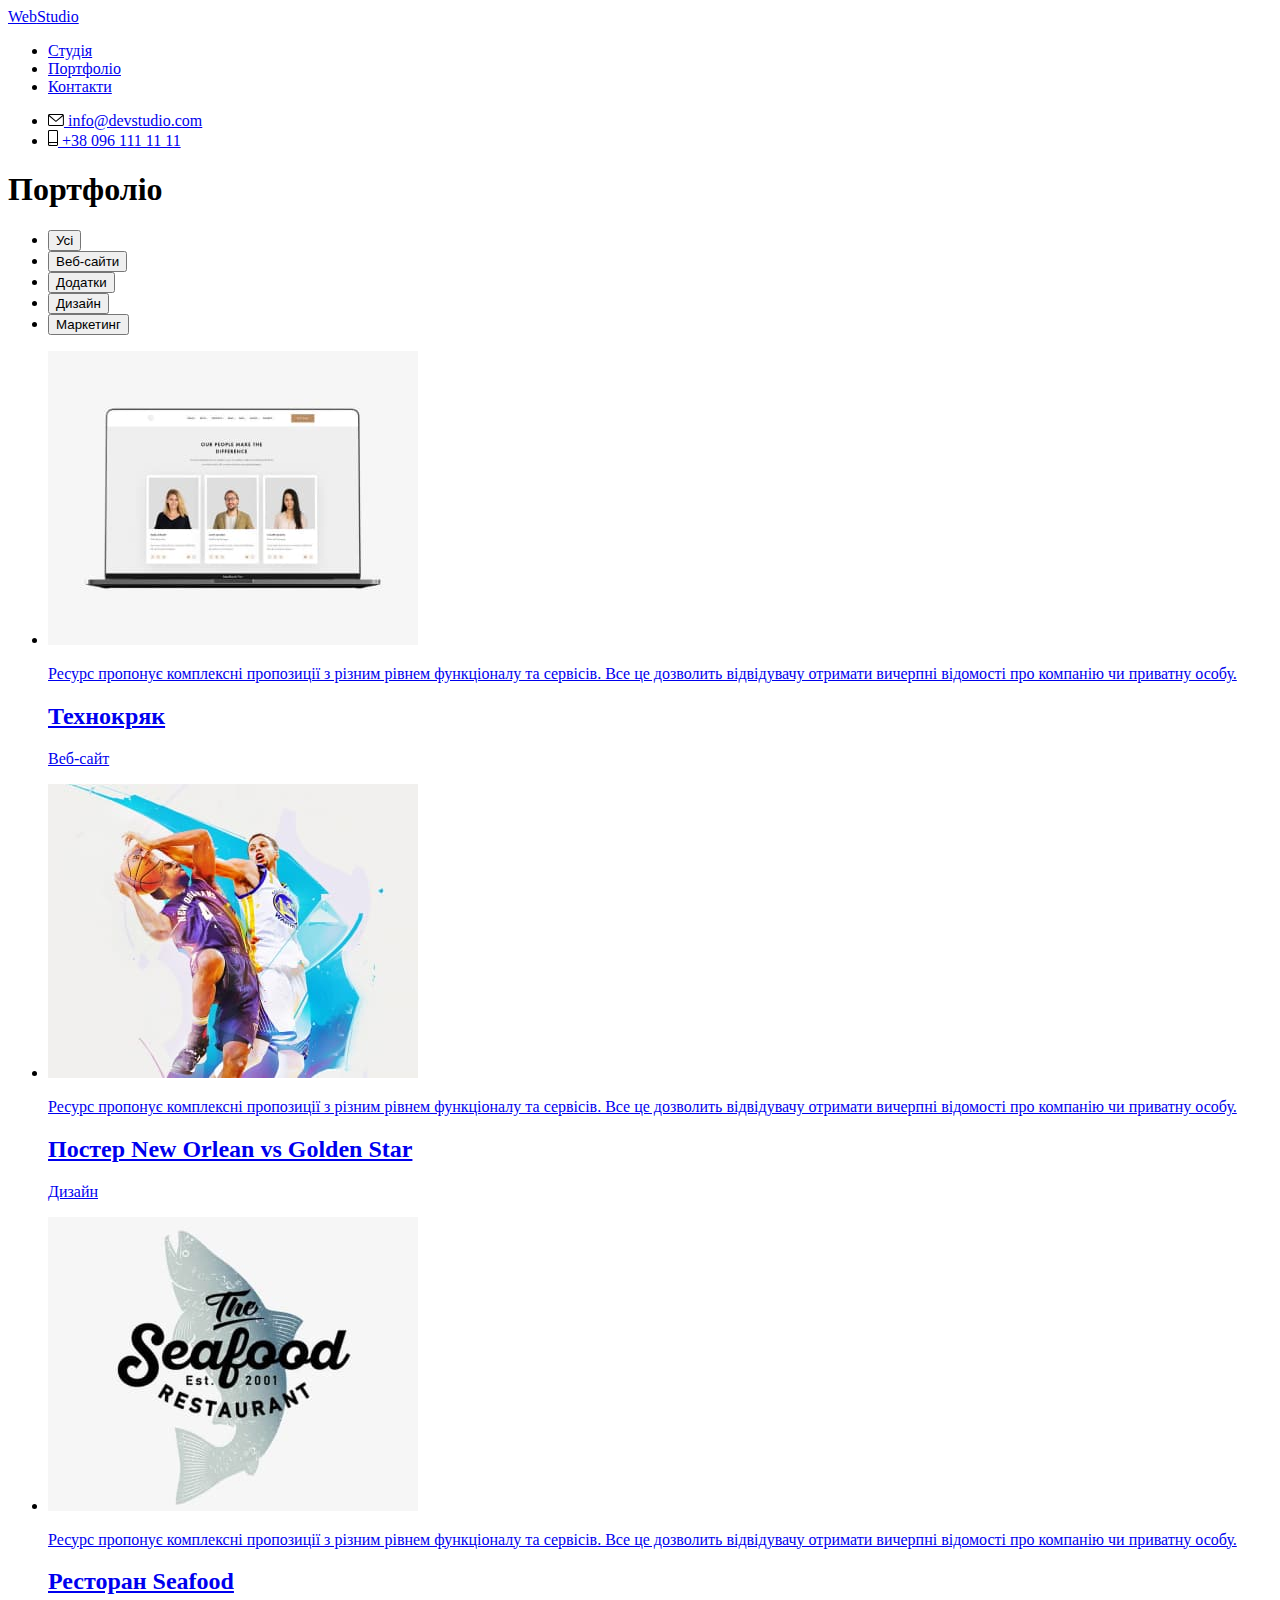
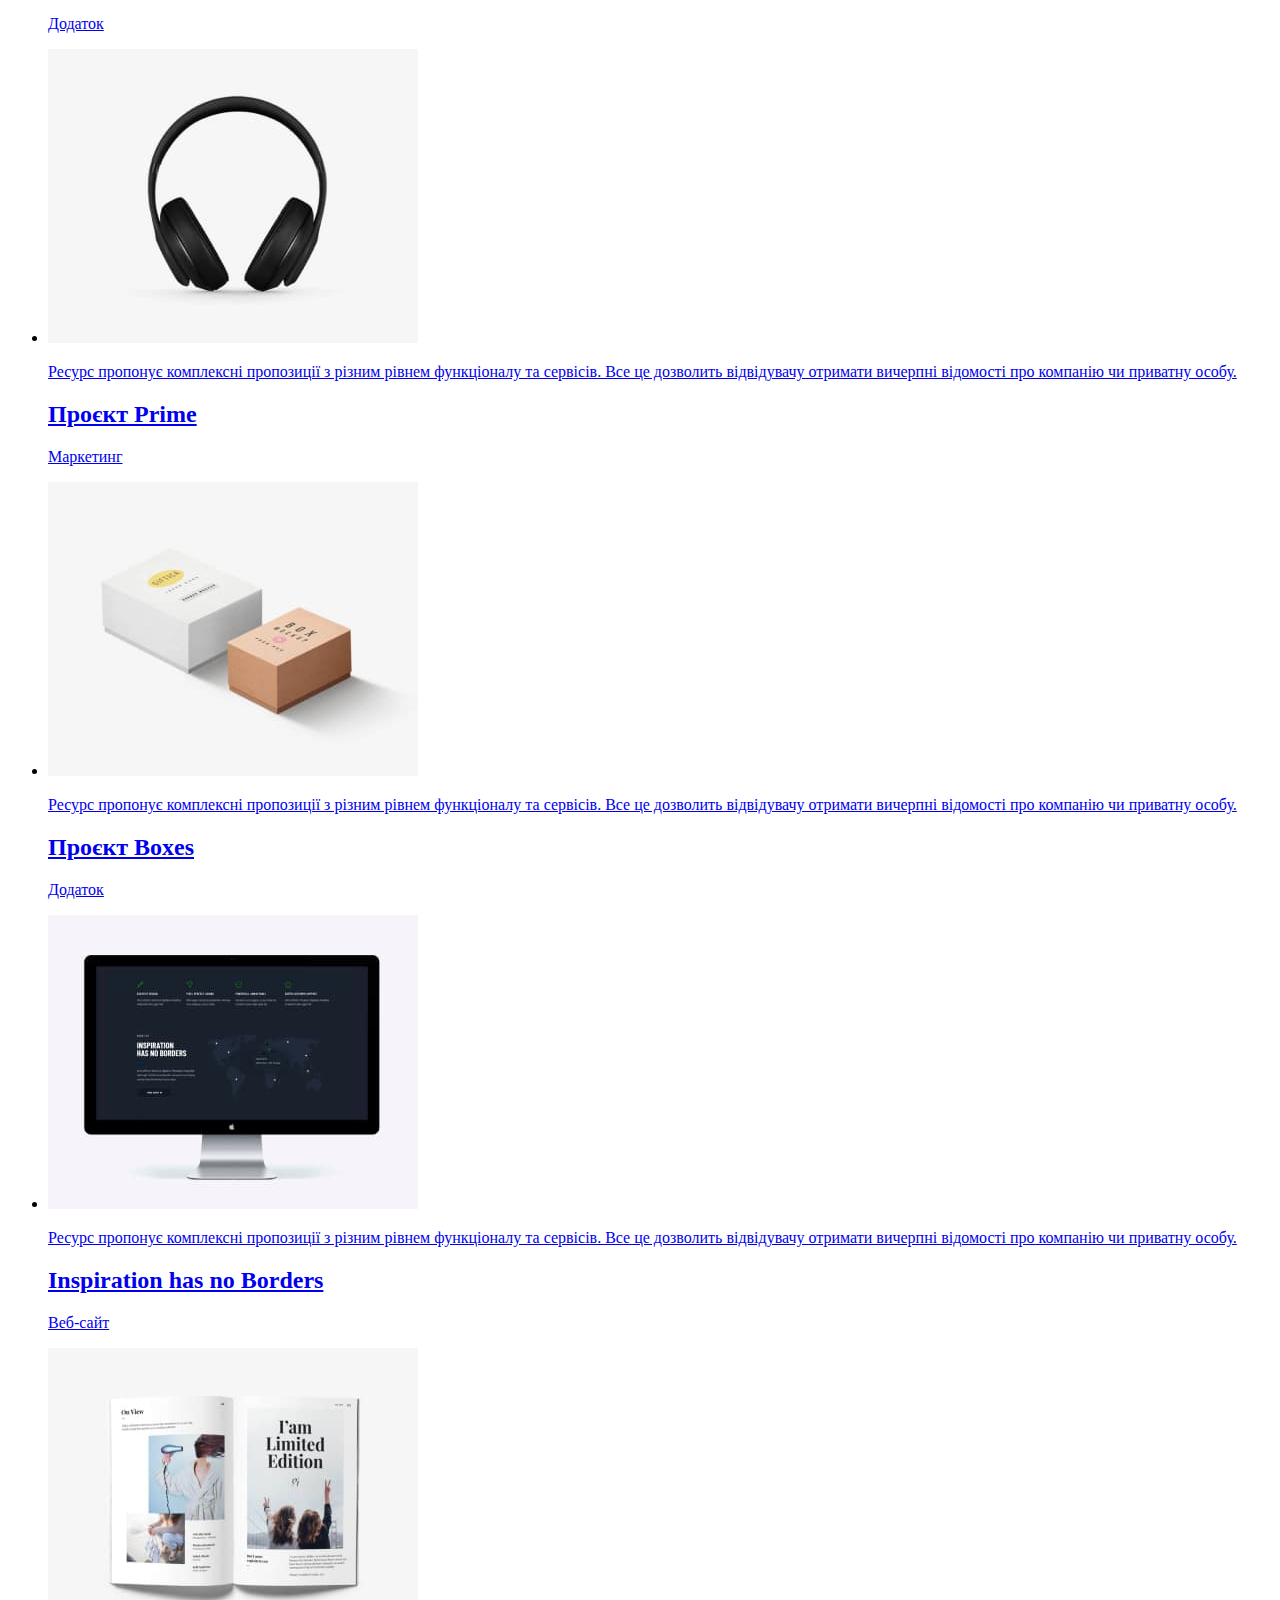
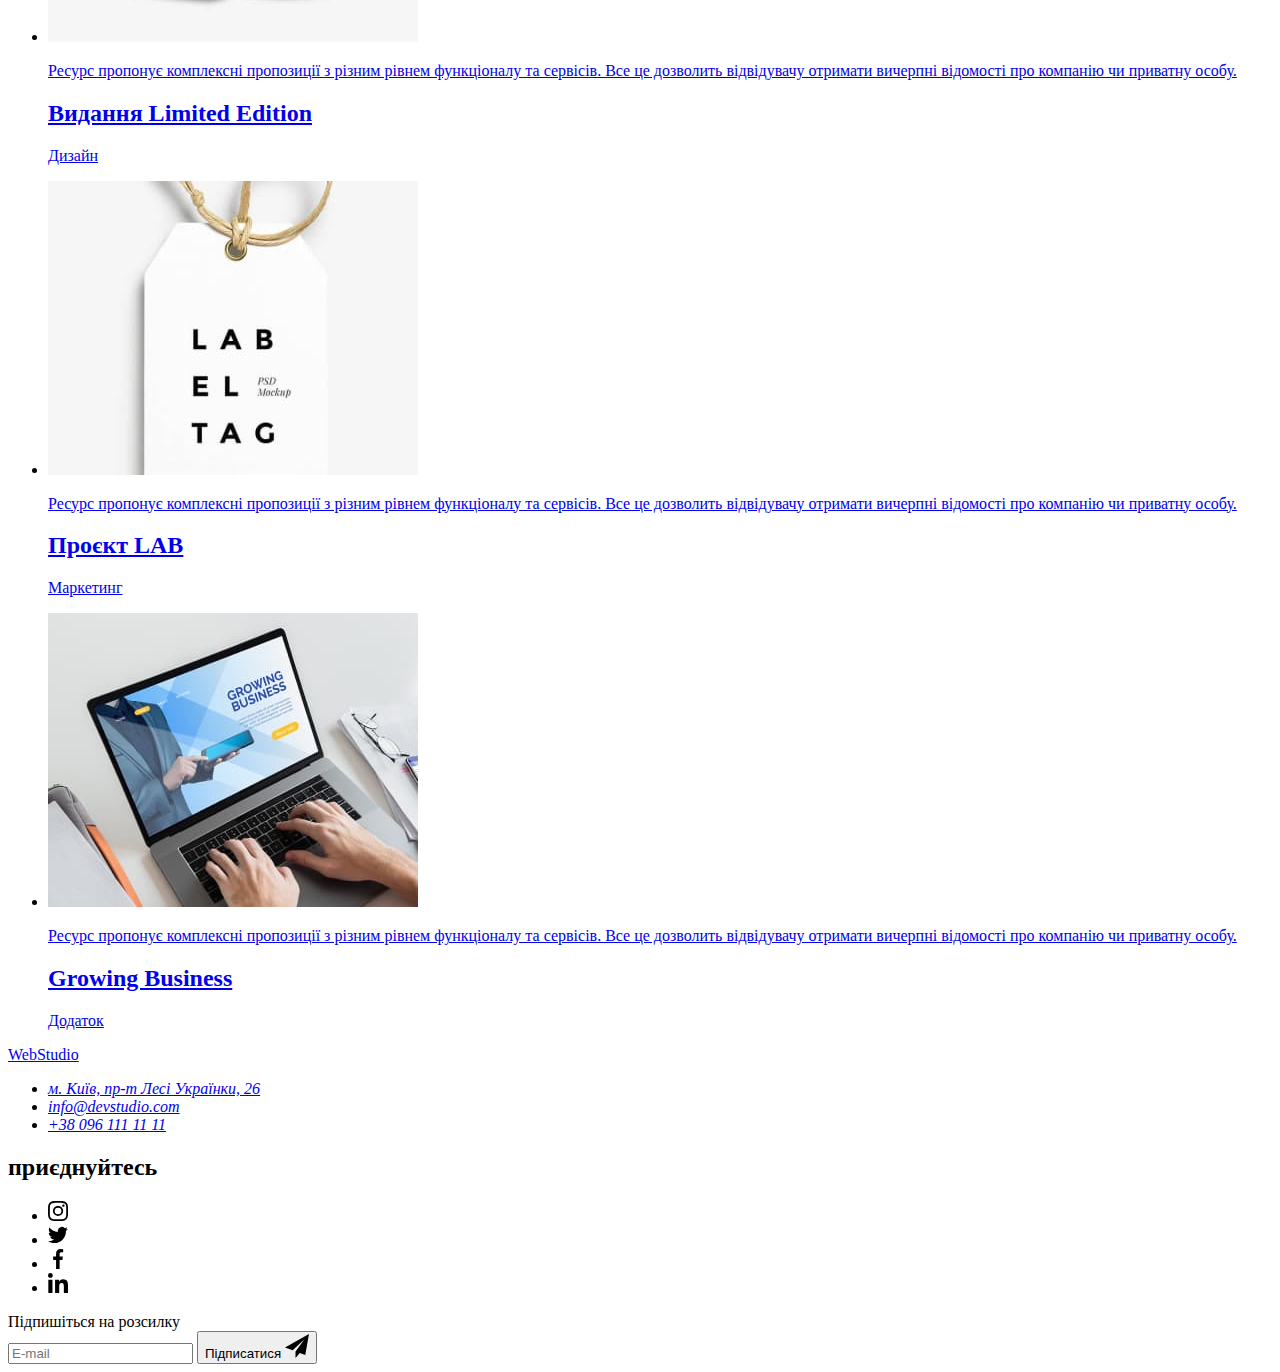
==== commit 4b474e96: "make a scss file" ====
--- a/portfolio.html
+++ b/portfolio.html
@@ -17,7 +17,7 @@
 			crossorigin="anonymous"
 			referrerpolicy="no-referrer"
 		/>
-		<link rel="stylesheet" href="./css/style.css" />
+		<link rel="stylesheet" href="./css/main.min.css">
 	</head>
 	<body>
 		<header>
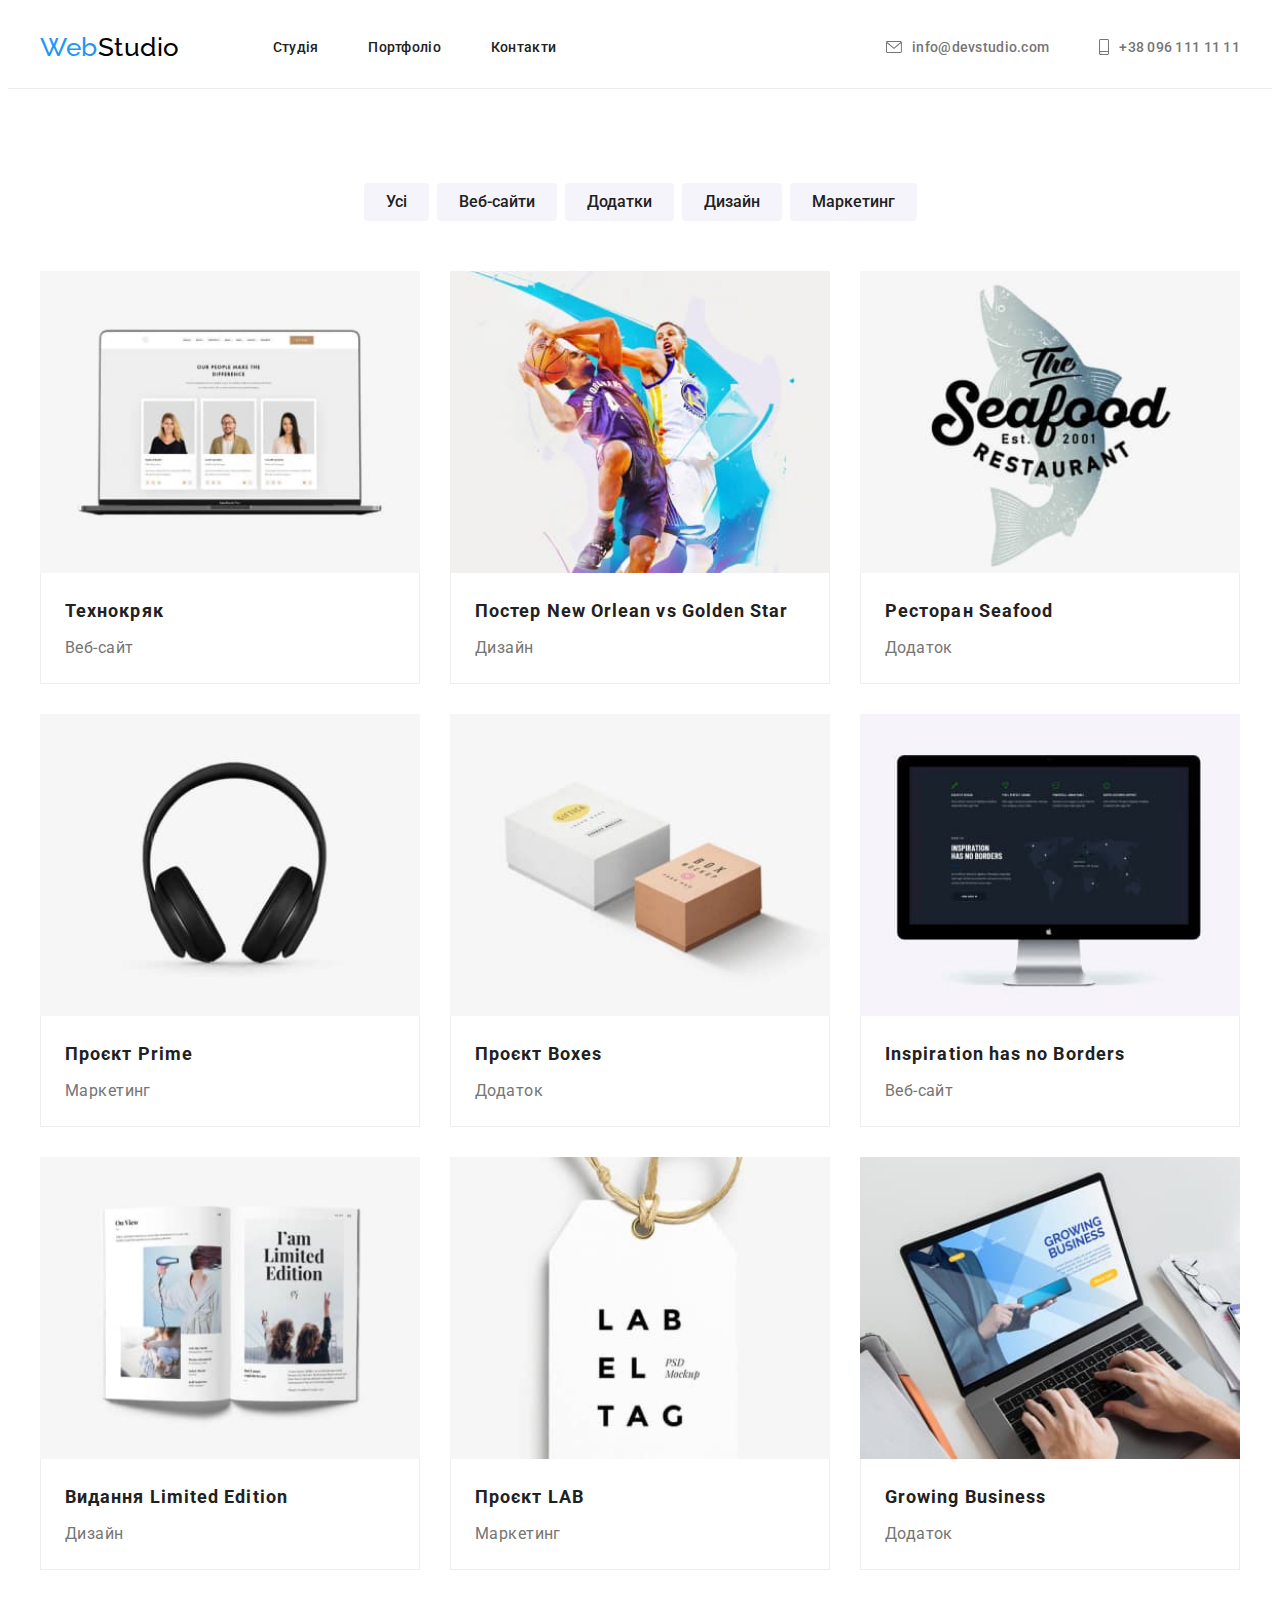
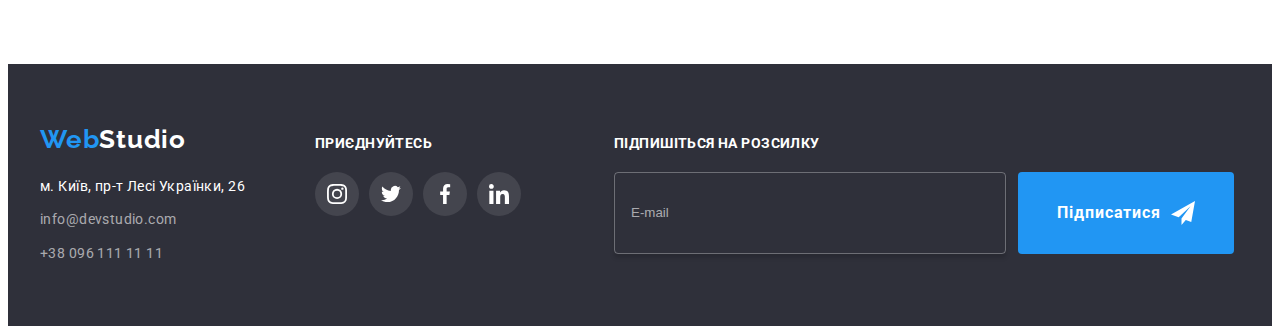
==== commit 7242c624: "finish mixins include portfolio section" ====
--- a/portfolio.html
+++ b/portfolio.html
@@ -193,7 +193,7 @@
 				<div class="footer-second-group">
 					<div class="info-footer">
 						<a class="logo logo--footer" href="./index.html"
-							>Web<span class="logo-studio logo-studio-footer">Studio</span></a
+							>Web<span class="logo-studio logo-studio--footer">Studio</span></a
 						>
 						<address class="address">
 							<ul class="contact-info-footer">
--- a/css/main.min.css
+++ b/css/main.min.css
@@ -0,0 +1 @@
+.visually-hidden{position:absolute;white-space:nowrap;width:1px;height:1px;overflow:hidden;border:0;padding:0;clip:rect(0 0 0 0);-webkit-clip-path:inset(50%);clip-path:inset(50%);margin:-1px}.is-hidden{opacity:0;visibility:hidden;pointer-events:0}:root{--main-color-title: #212121;--main-color-text: #757575;--color-blue: #2196f3;--color-white: #ffffff;--hover-button: #188ce8;--bg-color-dark: #2f303a;--bg-color-grey: #f5f5f5;--color-black: #000000;--bg-color-cards: #f5f4fa;--border-cards-color: #eeeeee;--social-icon-color: #afb1b8}body{color:var(--main-color-title);background-color:var(--color-white);font-family:"Roboto",sans-serif;font-size:14px;font-weight:400;line-height:1.17;letter-spacing:.03em}a{text-decoration:none;letter-spacing:.03em}ul,ol{list-style:none;margin-top:0;margin:0;padding:0}h1,h2,h3,h4,h5,h6{font-size:inherit;font-weight:inherit;margin-top:0;margin-bottom:0}img{display:block;width:100%;height:auto;padding:0;margin:0}button{cursor:pointer}p{margin:0;padding:0}.container{width:1200px;padding-left:15px;padding-right:15px;margin:0 auto}.logo{color:var(--color-blue);font-family:"Raleway",sans-serif;font-size:26px;font-weight:700;line-height:1.19}.general-button{font-family:inherit;color:var(--color-white);background-color:var(--color-blue);font-size:16px;font-weight:700;line-height:1.87;letter-spacing:.06em;text-align:center;border:none;border-radius:4px;min-width:216px;padding:10px 0;-webkit-transition-property:background-color;transition-property:background-color;-webkit-transition-duration:250ms;transition-duration:250ms;-webkit-transition-timing-function:cubic-bezier(0.4, 0, 0.2, 1);transition-timing-function:cubic-bezier(0.4, 0, 0.2, 1)}.general-button:hover,.general-button:focus{background-color:var(--hover-button)}.title{font-size:36px;font-weight:700;line-height:1.16;text-align:center;margin-bottom:50px}header{padding-top:24px;padding-bottom:25px;border-bottom:1px solid #ececec}.page-header{display:-webkit-box;display:-ms-flexbox;display:flex;-webkit-box-align:center;-ms-flex-align:center;align-items:center}.page-header__link--active{color:var(--color-blue);position:relative}.page-header__link{position:relative;color:var(--main-color-title);-webkit-transition-property:color;transition-property:color;-webkit-transition-duration:250ms;transition-duration:250ms;-webkit-transition-timing-function:cubic-bezier(0.4, 0, 0.2, 1);transition-timing-function:cubic-bezier(0.4, 0, 0.2, 1)}.page-header__link:hover,.page-header__link:focus{color:var(--color-blue)}.page-header__link--active::after{content:"";display:block;-webkit-box-align:center;-ms-flex-align:center;align-items:center;position:absolute;top:46px;width:100%;height:4px;border:1px solid var(--color-blue);border-radius:2px;background-color:var(--color-blue);-webkit-transition:background-color 250ms cubic-bezier(0.4, 0, 0.2, 1),border 250ms cubic-bezier(0.4, 0, 0.2, 1);transition:background-color 250ms cubic-bezier(0.4, 0, 0.2, 1),border 250ms cubic-bezier(0.4, 0, 0.2, 1);-webkit-transition-property:background-color,border;transition-property:background-color,border;-webkit-transition-duration:250ms;transition-duration:250ms;-webkit-transition-timing-function:cubic-bezier(0.4, 0, 0.2, 1);transition-timing-function:cubic-bezier(0.4, 0, 0.2, 1)}.page-header__link::after{content:"";-webkit-transform:scaleX(0);transform:scaleX(0);-webkit-transition:-webkit-transform 250ms cubic-bezier(0.4, 0, 0.2, 1);transition:-webkit-transform 250ms cubic-bezier(0.4, 0, 0.2, 1);transition:transform 250ms cubic-bezier(0.4, 0, 0.2, 1);transition:transform 250ms cubic-bezier(0.4, 0, 0.2, 1), -webkit-transform 250ms cubic-bezier(0.4, 0, 0.2, 1)}.page-header__link:hover::after{content:"";display:block;-webkit-box-align:center;-ms-flex-align:center;align-items:center;position:absolute;top:46px;width:100%;height:4px;border:1px solid var(--color-blue);border-radius:2px;background-color:var(--color-blue);-webkit-transform:scaleX(1);transform:scaleX(1)}.logo-studio--header{color:var(--color-black)}.page-header__nav{display:-webkit-box;display:-ms-flexbox;display:flex;gap:93px}.page-header__nav a{font-weight:500;letter-spacing:.02em}.page-header__nav-list{display:-webkit-box;display:-ms-flexbox;display:flex;gap:50px;-webkit-box-align:center;-ms-flex-align:center;align-items:center}.contact-info{display:-webkit-box;display:-ms-flexbox;display:flex;gap:50px;margin-left:auto}.contact-info a{font-weight:500;letter-spacing:.02em}.contact-mail{color:var(--main-color-text);display:-webkit-box;display:-ms-flexbox;display:flex;-webkit-box-align:center;-ms-flex-align:center;align-items:center;-webkit-box-pack:center;-ms-flex-pack:center;justify-content:center;gap:10px;-webkit-transition-property:color;transition-property:color;-webkit-transition-duration:250ms;transition-duration:250ms;-webkit-transition-timing-function:cubic-bezier(0.4, 0, 0.2, 1);transition-timing-function:cubic-bezier(0.4, 0, 0.2, 1)}.contact-mail:hover,.contact-mail:focus{color:var(--color-blue)}.svg-mail{fill:currentColor;-webkit-transition-property:fill;transition-property:fill;-webkit-transition-duration:250ms;transition-duration:250ms;-webkit-transition-timing-function:cubic-bezier(0.4, 0, 0.2, 1);transition-timing-function:cubic-bezier(0.4, 0, 0.2, 1)}.svg-mail:hover{fill:currentColor}.contact-phone{color:var(--main-color-text);display:-webkit-box;display:-ms-flexbox;display:flex;-webkit-box-align:center;-ms-flex-align:center;align-items:center;-webkit-box-pack:center;-ms-flex-pack:center;justify-content:center;gap:10px;-webkit-transition-property:color;transition-property:color;-webkit-transition-duration:250ms;transition-duration:250ms;-webkit-transition-timing-function:cubic-bezier(0.4, 0, 0.2, 1);transition-timing-function:cubic-bezier(0.4, 0, 0.2, 1)}.contact-phone:hover,.contact-phone:focus{color:var(--color-blue)}.svg-phone{fill:currentColor;-webkit-transition-property:fill;transition-property:fill;-webkit-transition-duration:250ms;transition-duration:250ms;-webkit-transition-timing-function:cubic-bezier(0.4, 0, 0.2, 1);transition-timing-function:cubic-bezier(0.4, 0, 0.2, 1)}.svg-phone:hover{fill:currentColor}.hero{background-color:var(--bg-color-dark);text-align:center;padding:200px 0 200px 0;max-width:1600px;background-image:-webkit-gradient(linear, left top, left bottom, from(rgba(47, 48, 58, 0.4)), to(rgba(47, 48, 58, 0.4))),url(../images/bg-image.jpeg);background-image:linear-gradient(rgba(47, 48, 58, 0.4), rgba(47, 48, 58, 0.4)),url(../images/bg-image.jpeg);background-repeat:no-repeat;background-position:center;background-size:cover;margin:0 auto}.hero-title{color:var(--color-white);font-size:50px;font-weight:900;line-height:1.36;letter-spacing:.06em;text-transform:uppercase;text-align:center;margin-top:0;max-width:696px;margin:0 auto;margin-bottom:30px}.benefits{padding:94px 0}.benefits__list{display:-webkit-box;display:-ms-flexbox;display:flex}.benefits__list--position{margin-top:0;margin-bottom:0;gap:30px}.benefits__item{width:calc((100% - 90px)/4)}.benefits__item::before{content:"";display:block;background-size:70px;background-repeat:no-repeat;background-position:center;background-color:var(--bg-color-cards);height:120px;margin-bottom:30px}.benefits__item--antenna::before{background-image:url(../images/icons/antenna.svg)}.benefits__item--clock::before{background-image:url(../images/icons/clock.svg)}.benefits__item--diagram::before{background-image:url(../images/icons/diagram.svg)}.benefits__item--astronaut::before{background-image:url(../images/icons/astronaut.svg)}.benefits__subtitle{font-size:14px;font-weight:700;line-height:1.71;text-transform:uppercase;margin-bottom:10px}.benefits__text{color:var(--main-color-text);line-height:1.71;margin:0}.works-section{padding-bottom:94px}.what-we-do-list{display:-webkit-box;display:-ms-flexbox;display:flex;gap:30px;padding:0;-webkit-box-pack:center;-ms-flex-pack:center;justify-content:center}.what-we-do-list li{width:calc((100% - 60px)/3)}.what-we-do-list img{display:block;padding:0;margin:0}.thumb{position:relative}.thumb p{color:var(--color-white);font-weight:700;font-size:14px;line-height:1.14;text-align:center;text-transform:uppercase;margin:0}.what-we-do-about{position:absolute;bottom:0;width:100%;padding:27px 0;background-color:rgba(47,48,58,.8)}.team{padding:94px 0;background-color:var(--bg-color-cards)}.team__list{display:-webkit-box;display:-ms-flexbox;display:flex;-ms-flex-wrap:wrap;flex-wrap:wrap;gap:30px}.team__list p{color:var(--main-color-text);font-size:16px;line-height:1.18;margin-bottom:16px;text-align:center}.team__card{padding-bottom:30px;background-color:var(--color-white);width:calc((100% - 90px)/4);-webkit-box-shadow:0px 1px 3px rgba(0,0,0,.12),0px 1px 1px rgba(0,0,0,.14),0px 2px 1px rgba(0,0,0,.2);box-shadow:0px 1px 3px rgba(0,0,0,.12),0px 1px 1px rgba(0,0,0,.14),0px 2px 1px rgba(0,0,0,.2);border-radius:0px 0px 4px 4px}.team__name{font-size:16px;font-weight:500;line-height:1.18;margin:30px 0px 10px 0px;text-align:center}.social-links{display:-webkit-box;display:-ms-flexbox;display:flex;margin:0 auto;gap:10px;padding:0 32px}.social-link{width:44px;height:44px;color:var(--color-white);border-radius:50%;display:-webkit-box;display:-ms-flexbox;display:flex;-webkit-box-align:center;-ms-flex-align:center;align-items:center;-webkit-box-pack:center;-ms-flex-pack:center;justify-content:center;-webkit-transition-property:background-color;transition-property:background-color;-webkit-transition-duration:250ms;transition-duration:250ms;-webkit-transition-timing-function:cubic-bezier(0.4, 0, 0.2, 1);transition-timing-function:cubic-bezier(0.4, 0, 0.2, 1)}.social-link:hover,.social-link:focus{background-color:var(--color-blue)}.svg-instagram{fill:var(--social-icon-color);-webkit-transition-property:fill;transition-property:fill;-webkit-transition-duration:250ms;transition-duration:250ms;-webkit-transition-timing-function:cubic-bezier(0.4, 0, 0.2, 1);transition-timing-function:cubic-bezier(0.4, 0, 0.2, 1)}.svg-instagram:hover,.svg-instagram:focus{fill:currentColor}.social-link:hover .svg-instagram,.social-link:focus .svg-instagram{fill:currentColor}.clients{padding:94px 0}.clients__cards{display:-webkit-box;display:-ms-flexbox;display:flex;gap:30px;margin:0 auto}.clients__item{display:-webkit-box;display:-ms-flexbox;display:flex;-webkit-box-align:center;-ms-flex-align:center;align-items:center;-webkit-box-pack:center;-ms-flex-pack:center;justify-content:center;width:calc((100% - 200px)/6);width:170px;height:92px;border:1px solid var(--social-icon-color);border-radius:4px;-webkit-transition-property:border;transition-property:border;-webkit-transition-duration:250ms;transition-duration:250ms;-webkit-transition-timing-function:cubic-bezier(0.4, 0, 0.2);transition-timing-function:cubic-bezier(0.4, 0, 0.2)}.clients__item:hover,.clients__item:focus{border:1px solid var(--color-blue)}.clients__icon{fill:var(--social-icon-color);-webkit-transition-property:fill;transition-property:fill;-webkit-transition-duration:250ms;transition-duration:250ms;-webkit-transition-timing-function:cubic-bezier(0.4, 0, 0.2, 1);transition-timing-function:cubic-bezier(0.4, 0, 0.2, 1)}.clients__item:hover .clients__icon,.clients__item:focus .clients__icon{fill:var(--color-blue)}.portfolio-section{padding:94px 0}.filters{display:-webkit-box;display:-ms-flexbox;display:flex;-webkit-box-pack:center;-ms-flex-pack:center;justify-content:center;gap:8px;margin-bottom:50px}.button-filter{color:var(--main-color-title);background-color:var(--bg-color-cards);font-family:inherit;font-size:16px;font-weight:500;line-height:1.62;text-align:center;border-radius:4px;border:none;padding:6px 22px;-ms-flex-preferred-size:calc(20% - 32px);flex-basis:calc(20% - 32px);-webkit-transition-property:background-color,color,-webkit-box-shadow;transition-property:background-color,color,-webkit-box-shadow;transition-property:background-color,box-shadow,color;transition-property:background-color,box-shadow,color,-webkit-box-shadow;-webkit-transition-duration:250ms;transition-duration:250ms;-webkit-transition-timing-function:cubic-bezier(0.4, 0, 0.2, 1);transition-timing-function:cubic-bezier(0.4, 0, 0.2, 1)}.button-filter:hover,.button-filter:focus{background-color:var(--color-blue);color:var(--color-white);-webkit-box-shadow:0px 3px 1px rgba(0,0,0,.1),0px 1px 2px rgba(0,0,0,.08),0px 2px 2px rgba(0,0,0,.12);box-shadow:0px 3px 1px rgba(0,0,0,.1),0px 1px 2px rgba(0,0,0,.08),0px 2px 2px rgba(0,0,0,.12)}.examples{display:-webkit-box;display:-ms-flexbox;display:flex;-ms-flex-wrap:wrap;flex-wrap:wrap;gap:30px}.examples h2{font-size:18px;font-weight:700;line-height:2;letter-spacing:.06em}.examples a{color:inherit}.examples-item{width:calc((100% - 60px)/3)}.examples-item-link{display:block;-webkit-transition-property:-webkit-box-shadow;transition-property:-webkit-box-shadow;transition-property:box-shadow;transition-property:box-shadow, -webkit-box-shadow;-webkit-transition-duration:250ms;transition-duration:250ms;-webkit-transition-timing-function:cubic-bezier(0.4, 0, 0.2, 1);transition-timing-function:cubic-bezier(0.4, 0, 0.2, 1);overflow:hidden}.examples-item-link:hover,.examples-item-link:focus{-webkit-box-shadow:0px 1px 1px rgba(0,0,0,.12),0px 4px 4px rgba(0,0,0,.06),1px 4px 6px rgba(0,0,0,.16);box-shadow:0px 1px 1px rgba(0,0,0,.12),0px 4px 4px rgba(0,0,0,.06),1px 4px 6px rgba(0,0,0,.16)}.examples-tumb{position:relative;overflow:hidden}.examples-overlay{position:absolute;top:0;padding:63px 24px;height:100%;width:100%;background-color:rgba(33,150,243,.9);-webkit-transform:translateY(100%);transform:translateY(100%);-webkit-transition:-webkit-transform 250ms cubic-bezier(0.4, 0, 0.2, 1);transition:-webkit-transform 250ms cubic-bezier(0.4, 0, 0.2, 1);transition:transform 250ms cubic-bezier(0.4, 0, 0.2, 1);transition:transform 250ms cubic-bezier(0.4, 0, 0.2, 1), -webkit-transform 250ms cubic-bezier(0.4, 0, 0.2, 1);overflow:auto}.examples-item-link:hover .examples-overlay{-webkit-transform:translateY(0);transform:translateY(0)}.examples-overlay-text{font-weight:400;font-size:18px;line-height:1.55;color:var(--color-white)}.examples-item-about{border:1px solid var(--border-cards-color);border-top:none;padding:20px 24px}.examples-item-about p{color:var(--main-color-text);font-size:16px;line-height:1.875;margin:0}.examples-title{margin-bottom:4px}footer{background-color:#2f303a;padding:60px 0}.footer-second-group{display:-webkit-box;display:-ms-flexbox;display:flex;-webkit-box-align:baseline;-ms-flex-align:baseline;align-items:baseline;gap:70px}.footer{display:-webkit-box;display:-ms-flexbox;display:flex;-webkit-box-align:baseline;-ms-flex-align:baseline;align-items:baseline;gap:93px}.contact-info-footer{font-style:normal;line-height:1.71}.contact-info-footer a:hover,.contact-info-footer a:focus{color:var(--color-blue)}.logo--footer{display:block;margin-bottom:20px}.location{color:var(--color-white)}.logo-studio--footer{color:var(--color-white)}.contact-footer{color:rgba(255,255,255,.6)}.contact-item-footer:not(:last-child){margin-bottom:10px}.join-us-title{font-size:14px;font-weight:700;line-height:1.14;text-transform:uppercase;color:var(--color-white);margin-bottom:20px}.social-links-footer{display:-webkit-box;display:-ms-flexbox;display:flex;margin:0 auto;gap:10px}.social-link-footer{width:44px;height:44px;background-color:rgba(255,255,255,.1);color:var(--color-white);border-radius:50%;display:-webkit-box;display:-ms-flexbox;display:flex;-webkit-box-align:center;-ms-flex-align:center;align-items:center;-webkit-box-pack:center;-ms-flex-pack:center;justify-content:center;-webkit-transition-property:background-color;transition-property:background-color;-webkit-transition-duration:250ms;transition-duration:250ms;-webkit-transition-timing-function:cubic-bezier(0.4, 0, 0.2, 1);transition-timing-function:cubic-bezier(0.4, 0, 0.2, 1)}.social-link-footer:hover,.social-link-footer:focus{background-color:var(--color-blue)}.svg-footer{fill:var(--color-white);-webkit-transition-property:fill;transition-property:fill;-webkit-transition-duration:250ms;transition-duration:250ms;-webkit-transition-timing-function:cubic-bezier(0.4, 0, 0.2, 1);transition-timing-function:cubic-bezier(0.4, 0, 0.2, 1)}.svg-footer:hover,.svg-footer:focus{fill:currentColor}.sub-label{font-size:14px;font-weight:700;line-height:1.14;text-transform:uppercase;color:var(--color-white);margin-bottom:20px;display:block}.input-wrapper-sub{display:-webkit-box;display:-ms-flexbox;display:flex;gap:12px}.sub-input{width:358px;height:50px;border:1px solid rgba(255,255,255,.3);-webkit-box-shadow:0px 4px 4px rgba(0,0,0,.15);box-shadow:0px 4px 4px rgba(0,0,0,.15);border-radius:4px;outline-color:rgba(0,0,0,0);background-color:rgba(0,0,0,0);padding:15px 16px;color:rgba(255,255,255,.6)}.sub-input::-webkit-input-placeholder{color:rgba(255,255,255,.6)}.sub-input::-moz-placeholder{color:rgba(255,255,255,.6)}.sub-input:-ms-input-placeholder{color:rgba(255,255,255,.6)}.sub-input::-ms-input-placeholder{color:rgba(255,255,255,.6)}.sub-input::placeholder{color:rgba(255,255,255,.6)}.sub-button{display:-webkit-box;display:-ms-flexbox;display:flex;gap:10px;-webkit-box-pack:center;-ms-flex-pack:center;justify-content:center;-webkit-box-align:center;-ms-flex-align:center;align-items:center}.sub-icon{fill:var(--color-white)}.backdrop{position:fixed;top:0;left:0;width:100%;height:100%;background-color:rgba(0,0,0,.2);-webkit-transition:opacity 250ms cubic-bezier(0.4, 0, 0.2, 1),visibility 250ms cubic-bezier(0.4, 0, 0.2, 1);transition:opacity 250ms cubic-bezier(0.4, 0, 0.2, 1),visibility 250ms cubic-bezier(0.4, 0, 0.2, 1)}.modal{width:528px;height:581px;padding:40px;background-color:var(--color-white);position:absolute;top:50%;left:50%;-webkit-transform:translate(-50%, -50%);transform:translate(-50%, -50%);-webkit-transition:opacity 250ms cubic-bezier(0.4, 0, 0.2, 1),-webkit-transform 250ms cubic-bezier(0.4, 0, 0.2, 1);transition:opacity 250ms cubic-bezier(0.4, 0, 0.2, 1),-webkit-transform 250ms cubic-bezier(0.4, 0, 0.2, 1);transition:transform 250ms cubic-bezier(0.4, 0, 0.2, 1),opacity 250ms cubic-bezier(0.4, 0, 0.2, 1);transition:transform 250ms cubic-bezier(0.4, 0, 0.2, 1),opacity 250ms cubic-bezier(0.4, 0, 0.2, 1),-webkit-transform 250ms cubic-bezier(0.4, 0, 0.2, 1)}.backdrop.is-hidden .modal{-webkit-transform:translate(-50%, -50%) scale(0);transform:translate(-50%, -50%) scale(0)}.modal-button{width:30px;height:30px;padding:6px;border:1px solid rgba(0,0,0,.1);border-radius:50%;background-color:rgba(0,0,0,0);position:absolute;right:8px;top:8px;display:-webkit-box;display:-ms-flexbox;display:flex;-webkit-box-align:center;-ms-flex-align:center;align-items:center;-webkit-box-pack:center;-ms-flex-pack:center;justify-content:center}.modal-esc-symbol{fill:var(--color-black);-webkit-transition:fill 250ms cubic-bezier(0.4, 0, 0.2, 1);transition:fill 250ms cubic-bezier(0.4, 0, 0.2, 1)}.modal-button:hover .modal-esc-symbol,.modal-button:focus .modal-esc-symbol{fill:var(--color-blue)}.modal-form h2{font-size:26px;font-weight:700;line-height:1.15;text-align:center;color:var(--main-color-title);margin-bottom:12px}.modal-field{display:-webkit-box;display:-ms-flexbox;display:flex;-webkit-box-orient:vertical;-webkit-box-direction:normal;-ms-flex-direction:column;flex-direction:column;gap:4px;margin-bottom:10px}.modal-label{font-size:12px;line-height:1.16;letter-spacing:.01em;color:var(--main-color-text)}.modal-input{height:40px;border:1px solid rgba(33,33,33,.2);border-radius:4px;outline:rgba(0,0,0,0);width:100%;padding-left:42px;-webkit-transition:border-color 250ms cubic-bezier(0.4, 0, 0.2, 1);transition:border-color 250ms cubic-bezier(0.4, 0, 0.2, 1)}.input-wrapper{position:relative}.input-icon{position:absolute;left:12px;top:50%;-webkit-transform:translateY(-50%);transform:translateY(-50%);-webkit-transition:fill 250ms cubic-bezier(0.4, 0, 0.2, 1);transition:fill 250ms cubic-bezier(0.4, 0, 0.2, 1)}.modal-comment{resize:none;height:120px;padding:12px 16px}.modal-comment::-webkit-input-placeholder{color:rgba(117,117,117,.5)}.modal-comment::-moz-placeholder{color:rgba(117,117,117,.5)}.modal-comment:-ms-input-placeholder{color:rgba(117,117,117,.5)}.modal-comment::-ms-input-placeholder{color:rgba(117,117,117,.5)}.modal-comment::placeholder{color:rgba(117,117,117,.5)}.checkbox-wrapper{margin:20px 0 30px 0}.check-label{font-size:14px;line-height:1.71;color:var(--main-color-text);display:-webkit-box;display:-ms-flexbox;display:flex;-webkit-box-pack:center;-ms-flex-pack:center;justify-content:center;-webkit-box-align:center;-ms-flex-align:center;align-items:center}.check-label a{color:var(--color-blue);-webkit-text-decoration-line:underline;text-decoration-line:underline;text-underline-offset:3px}.check-label::before{content:"";margin-right:15px;width:16px;height:15px;border:2px solid var(--main-color-title);border-radius:2px;background-color:rgba(0,0,0,0);-webkit-transition:background-color 250ms cubic-bezier(0.4, 0, 0.2, 1),border-color 250ms cubic-bezier(0.4, 0, 0.2, 1);transition:background-color 250ms cubic-bezier(0.4, 0, 0.2, 1),border-color 250ms cubic-bezier(0.4, 0, 0.2, 1)}.check-input:checked+.check-label::before{background-image:url(../images/icons/Vector.svg);background-size:cover;background-position:center;background-color:var(--color-blue);border-color:var(--color-blue)}.modal-input:focus+.input-icon{fill:var(--color-blue)}.modal-input:focus{border-color:var(--color-blue)}.submit-button{-webkit-box-shadow:0px 4px 4px rgba(0,0,0,.15);box-shadow:0px 4px 4px rgba(0,0,0,.15);display:block;margin:0 auto}/*# sourceMappingURL=main.min.css.map */